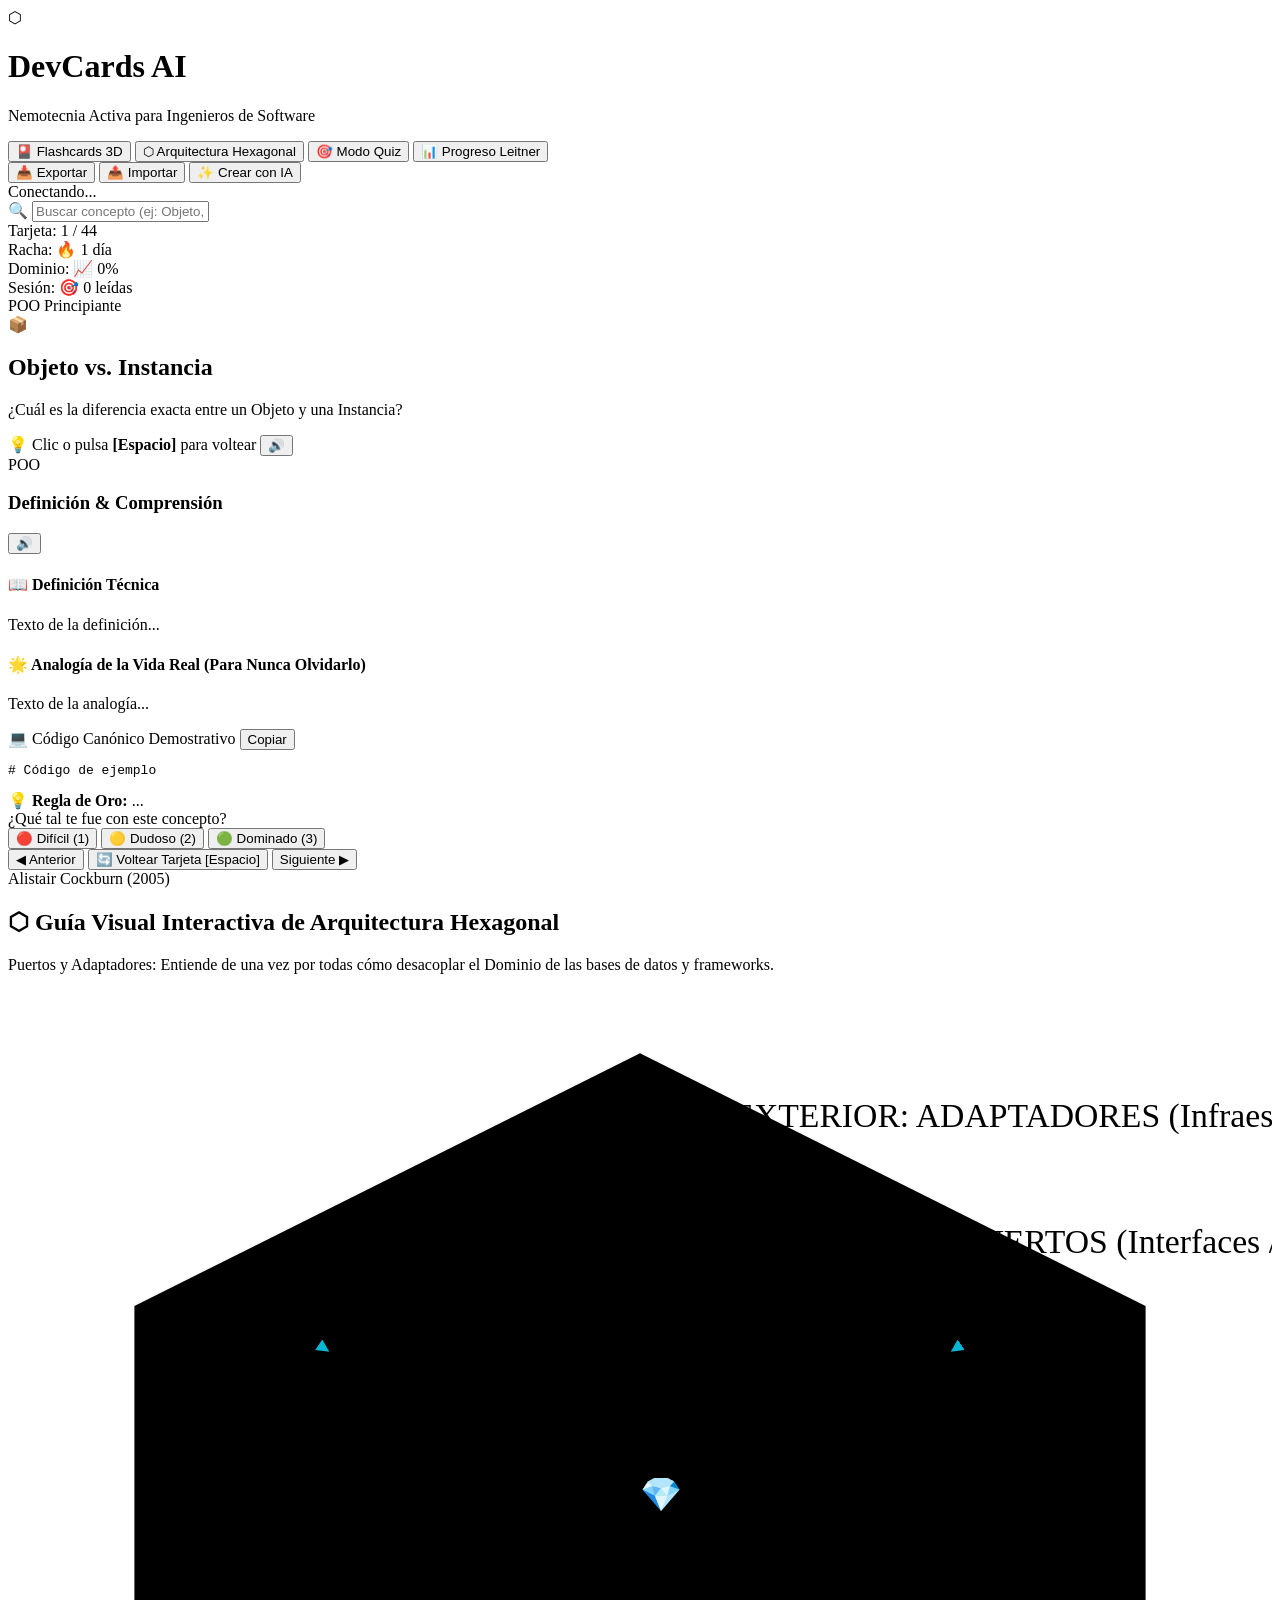
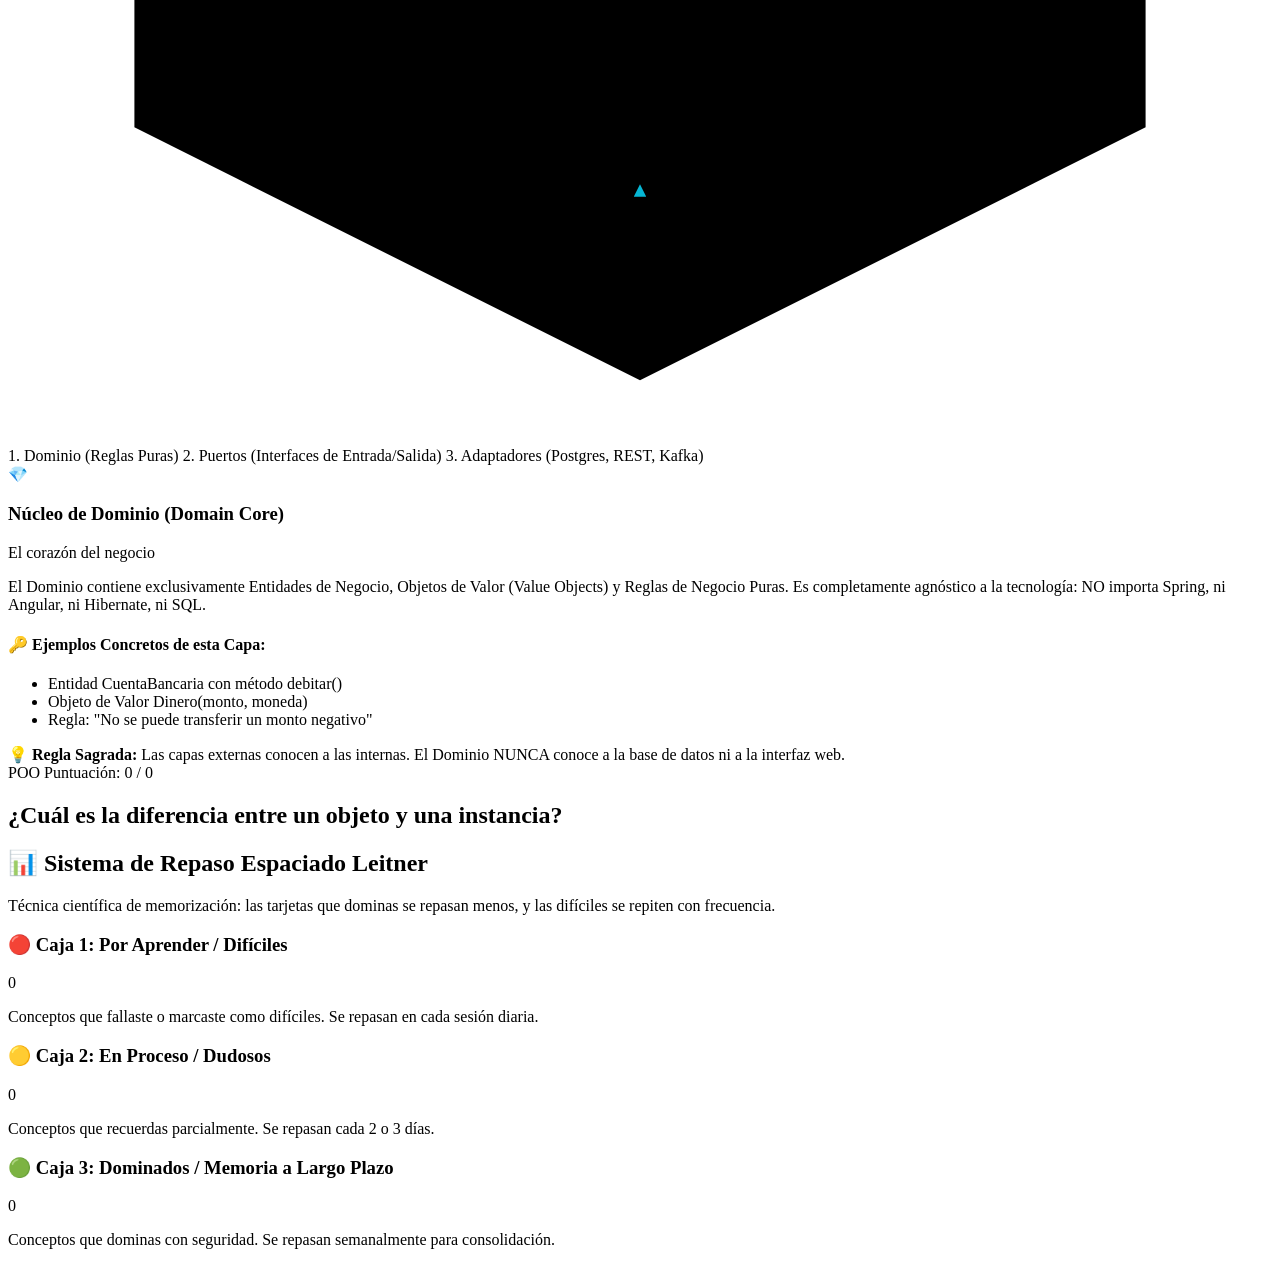
==== app/static/index.html @ 87227d95 "Ingesta de 66 flashcards tecnicas de Java a Fondo y soporte dinamico de categorias" ====
<!DOCTYPE html>
<html lang="es">
<head>
  <meta charset="UTF-8">
  <meta name="viewport" content="width=device-width, initial-scale=1.0">
  <title>DevCards AI &mdash; Nemotecnia y Aprendizaje para Programadores</title>
  <meta name="description" content="Plataforma de aprendizaje activo y tarjetas nemotécnicas (Flashcards) con IA para dominar POO, Estructuras de Datos, Nodos y Arquitectura Hexagonal.">
  <link rel="preconnect" href="https://fonts.googleapis.com">
  <link rel="preconnect" href="https://fonts.gstatic.com" crossorigin>
  <link href="https://fonts.googleapis.com/css2?family=Inter:wght@300;400;500;600;700;800&family=JetBrains+Mono:wght@400;500;700&display=swap" rel="stylesheet">
  <link rel="stylesheet" href="/static/css/style.css">
</head>
<body>

  <!-- Barra Superior -->
  <header class="app-header">
    <div class="logo-group">
      <div class="logo-icon">⬡</div>
      <div>
        <h1 class="logo-title">DevCards <span class="badge-ai">AI</span></h1>
        <p class="logo-sub">Nemotecnia Activa para Ingenieros de Software</p>
      </div>
    </div>

    <!-- Navegación de Modos -->
    <nav class="mode-nav">
      <button class="nav-btn active" id="btn-mode-cards" onclick="setAppMode('cards')">
        <span class="icon">🎴</span> Flashcards 3D
      </button>
      <button class="nav-btn" id="btn-mode-hex" onclick="setAppMode('hexagonal')">
        <span class="icon">⬡</span> Arquitectura Hexagonal
      </button>
      <button class="nav-btn" id="btn-mode-quiz" onclick="setAppMode('quiz')">
        <span class="icon">🎯</span> Modo Quiz
      </button>
      <button class="nav-btn" id="btn-mode-leitner" onclick="setAppMode('leitner')">
        <span class="icon">📊</span> Progreso Leitner
      </button>
    </nav>

    <div class="header-actions">
      <button class="btn-secondary" id="btn-export-deck" onclick="exportDeck()" title="Exportar mazo a archivo JSON (RF-11)">
        <span>📥</span> Exportar
      </button>
      <button class="btn-secondary" id="btn-import-deck" onclick="triggerImport()" title="Importar tarjetas desde JSON (RF-11)">
        <span>📤</span> Importar
      </button>
      <input type="file" id="file-import-input" accept=".json" style="display:none" onchange="handleImportFile(event)">
      <button class="btn-primary" onclick="openCreateModal()">
        <span>✨</span> Crear con IA
      </button>
      <div class="status-indicator" id="server-status" title="Estado de Ollama / Motor IA">
        <span class="status-dot"></span> <span id="status-label">Conectando...</span>
      </div>
    </div>
  </header>

  <main class="app-container">

    <!-- SECCIÓN FLASHCARDS -->
    <section id="section-cards" class="view-section active">
      
      <!-- Barra de Filtros y Búsqueda -->
      <div class="toolbar-panel">
        <div class="search-box">
          <span class="search-icon">🔍</span>
          <input type="text" id="search-input" placeholder="Buscar concepto (ej: Objeto, Nodo, Hexagonal, SOLID, Big O)..." oninput="onSearchInput()">
        </div>

        <div class="category-tabs" id="category-tabs-container">
          <!-- Renderizado dinámico de categorías -->
        </div>
      </div>

      <!-- Barra de Estado de Estudio -->
      <div class="study-stats-bar">
        <div class="stat-pill">
          <span class="stat-label">Tarjeta:</span>
          <span class="stat-value" id="current-card-idx">1 / 44</span>
        </div>
        <div class="progress-bar-container">
          <div class="progress-bar-fill" id="study-progress-fill" style="width: 5%;"></div>
        </div>
        <div class="stat-pill">
          <span class="stat-label">Racha:</span>
          <span class="stat-value text-accent" id="streak-counter">🔥 1 día</span>
        </div>
        <div class="stat-pill">
          <span class="stat-label">Dominio:</span>
          <span class="stat-value text-success" id="mastery-counter">📈 0%</span>
        </div>
        <div class="stat-pill">
          <span class="stat-label">Sesión:</span>
          <span class="stat-value" id="session-counter">🎯 0 leídas</span>
        </div>
      </div>

      <!-- ESCENARIO 3D DE LA TARJETA -->
      <div class="card-stage">
        <div class="flip-card" id="main-flip-card" onclick="toggleCardFlip()">
          <div class="flip-card-inner" id="card-inner">
            
            <!-- ANVERSO (Front) -->
            <div class="flip-card-face flip-card-front">
              <div class="card-header">
                <span class="card-category-badge" id="card-front-cat">POO</span>
                <span class="card-difficulty" id="card-front-diff">Principiante</span>
              </div>

              <div class="card-center">
                <div class="card-icon-hero" id="card-front-icon">📦</div>
                <h2 class="card-concept-title" id="card-front-title">Objeto vs. Instancia</h2>
                <p class="card-question-text" id="card-front-question">¿Cuál es la diferencia exacta entre un Objeto y una Instancia?</p>
              </div>

              <div class="card-footer">
                <span class="card-hint">💡 Clic o pulsa <b>[Espacio]</b> para voltear</span>
                <button class="btn-icon" onclick="event.stopPropagation(); speakCurrentCard();" title="Escuchar">🔊</button>
              </div>
            </div>

            <!-- REVERSO (Back) -->
            <div class="flip-card-face flip-card-back">
              <div class="card-header">
                <span class="card-category-badge" id="card-back-cat">POO</span>
                <h3 class="card-back-title" id="card-back-title">Definición & Comprensión</h3>
                <button class="btn-icon" onclick="event.stopPropagation(); speakCurrentCard();" title="Escuchar">🔊</button>
              </div>

              <div class="card-back-body">
                <!-- Definición Técnica -->
                <div class="definition-box">
                  <h4 class="box-title">📖 Definición Técnica</h4>
                  <p id="card-back-definition">Texto de la definición...</p>
                </div>

                <!-- Analogía de la Vida Real -->
                <div class="analogy-box">
                  <h4 class="box-title">🌟 Analogía de la Vida Real (Para Nunca Olvidarlo)</h4>
                  <p id="card-back-analogy">Texto de la analogía...</p>
                </div>

                <!-- Código Canónico -->
                <div class="code-box" id="code-box-container">
                  <div class="code-header">
                    <span>💻 Código Canónico Demostrativo</span>
                    <button class="btn-copy" onclick="event.stopPropagation(); copyCodeSnippet();">Copiar</button>
                  </div>
                  <pre><code id="card-back-code"># Código de ejemplo</code></pre>
                </div>

                <!-- Regla de Oro -->
                <div class="takeaway-banner" id="card-back-takeaway">
                  💡 <b>Regla de Oro:</b> <span id="takeaway-text">...</span>
                </div>
              </div>

              <!-- Calificación Leitner -->
              <div class="card-rating-footer" onclick="event.stopPropagation();">
                <span class="rating-prompt">¿Qué tal te fue con este concepto?</span>
                <div class="rating-buttons">
                  <button class="btn-rate btn-rate-hard" onclick="rateCard('dificil')">
                    🔴 Difícil (1)
                  </button>
                  <button class="btn-rate btn-rate-medium" onclick="rateCard('dudoso')">
                    🟡 Dudoso (2)
                  </button>
                  <button class="btn-rate btn-rate-easy" onclick="rateCard('facil')">
                    🟢 Dominado (3)
                  </button>
                </div>
              </div>

            </div>

          </div>
        </div>
      </div>

      <!-- Controles de Navegación -->
      <div class="deck-controls">
        <button class="btn-nav" onclick="prevCard()" title="Anterior (Flecha Izquierda)">
          <span>◀</span> Anterior
        </button>
        <button class="btn-flip-action" onclick="toggleCardFlip()">
          <span>🔄</span> Voltear Tarjeta [Espacio]
        </button>
        <button class="btn-nav" onclick="nextCard()" title="Siguiente (Flecha Derecha)">
          Siguiente <span>▶</span>
        </button>
      </div>

    </section>

    <!-- SECCIÓN VISUALIZADOR DE ARQUITECTURA HEXAGONAL -->
    <section id="section-hexagonal" class="view-section">
      <div class="section-hero">
        <span class="hero-badge">Alistair Cockburn (2005)</span>
        <h2 class="hero-title">⬡ Guía Visual Interactiva de Arquitectura Hexagonal</h2>
        <p class="hero-sub">Puertos y Adaptadores: Entiende de una vez por todas cómo desacoplar el Dominio de las bases de datos y frameworks.</p>
      </div>

      <div class="hex-explorer-layout">
        <!-- Diagrama SVG / Interactivo -->
        <div class="hex-diagram-card">
          <svg class="hex-svg" viewBox="0 0 600 500">
            <!-- Capa Externa: Adaptadores -->
            <polygon class="hex-layer hex-adapters" points="300,30 540,150 540,350 300,470 60,350 60,150" onclick="selectHexLayer('adapters')"></polygon>
            <text x="300" y="65" class="hex-label">CAPA EXTERIOR: ADAPTADORES (Infraestructura / Frameworks)</text>

            <!-- Capa Intermedia: Puertos -->
            <polygon class="hex-layer hex-ports" points="300,90 480,185 480,315 300,410 120,315 120,185" onclick="selectHexLayer('ports')"></polygon>
            <text x="300" y="125" class="hex-label hex-label-ports">CAPA INTERMEDIA: PUERTOS (Interfaces / Contratos)</text>

            <!-- Capa Interna: Núcleo Dominio -->
            <polygon class="hex-layer hex-domain" points="300,160 410,225 410,275 300,340 190,275 190,225" onclick="selectHexLayer('domain')"></polygon>
            <text x="300" y="245" class="hex-label hex-label-domain">💎 NÚCLEO</text>
            <text x="300" y="265" class="hex-label hex-label-sub">DOMINIO PURO</text>

            <!-- Flechas de Dependencia (Siempre hacia ADENTRO) -->
            <path d="M 90,130 L 150,170" class="hex-arrow" marker-end="url(#arrow)"></path>
            <path d="M 510,130 L 450,170" class="hex-arrow" marker-end="url(#arrow)"></path>
            <path d="M 300,450 L 300,380" class="hex-arrow" marker-end="url(#arrow)"></path>

            <defs>
              <marker id="arrow" viewBox="0 0 10 10" refX="5" refY="5" markerWidth="6" markerHeight="6" orient="auto-start-reverse">
                <path d="M 0 0 L 10 5 L 0 10 z" fill="#06b6d4"></path>
              </marker>
            </defs>
          </svg>

          <div class="hex-legend">
            <span class="legend-item" onclick="selectHexLayer('domain')"><span class="dot dot-domain"></span> 1. Dominio (Reglas Puras)</span>
            <span class="legend-item" onclick="selectHexLayer('ports')"><span class="dot dot-ports"></span> 2. Puertos (Interfaces de Entrada/Salida)</span>
            <span class="legend-item" onclick="selectHexLayer('adapters')"><span class="dot dot-adapters"></span> 3. Adaptadores (Postgres, REST, Kafka)</span>
          </div>
        </div>

        <!-- Panel de Detalle de la Capa Seleccionada -->
        <div class="hex-detail-panel" id="hex-detail-content">
          <div class="detail-header">
            <span class="detail-icon" id="hex-info-icon">💎</span>
            <div>
              <h3 class="detail-title" id="hex-info-title">Núcleo de Dominio (Domain Core)</h3>
              <p class="detail-tag" id="hex-info-tag">El corazón del negocio</p>
            </div>
          </div>
          <div class="detail-body">
            <p id="hex-info-desc" class="detail-desc">El Dominio contiene exclusivamente Entidades de Negocio, Objetos de Valor (Value Objects) y Reglas de Negocio Puras. Es completamente agnóstico a la tecnología: NO importa Spring, ni Angular, ni Hibernate, ni SQL.</p>
            
            <h4 class="box-title">🔑 Ejemplos Concretos de esta Capa:</h4>
            <ul class="detail-list" id="hex-info-list">
              <li>Entidad CuentaBancaria con método debitar()</li>
              <li>Objeto de Valor Dinero(monto, moneda)</li>
              <li>Regla: "No se puede transferir un monto negativo"</li>
            </ul>

            <div class="takeaway-banner mt-4">
              💡 <b>Regla Sagrada:</b> Las capas externas conocen a las internas. El Dominio NUNCA conoce a la base de datos ni a la interfaz web.
            </div>
          </div>
        </div>
      </div>
    </section>

    <!-- SECCIÓN MODO QUIZ -->
    <section id="section-quiz" class="view-section">
      <div class="quiz-container">
        <div class="quiz-card">
          <div class="quiz-header">
            <span class="quiz-badge" id="quiz-cat">POO</span>
            <span class="quiz-score-badge">Puntuación: <span id="quiz-score">0</span> / <span id="quiz-total">0</span></span>
          </div>
          <h2 class="quiz-question-title" id="quiz-question-text">¿Cuál es la diferencia entre un objeto y una instancia?</h2>

          <div class="quiz-options-grid" id="quiz-options-container">
            <!-- Opciones renderizadas dinámicamente -->
          </div>

          <div class="quiz-feedback" id="quiz-feedback" style="display: none;">
            <p id="quiz-feedback-text"></p>
            <button class="btn-primary" onclick="nextQuizQuestion()">Siguiente Pregunta ➔</button>
          </div>
        </div>
      </div>
    </section>

    <!-- SECCIÓN PROGRESO LEITNER -->
    <section id="section-leitner" class="view-section">
      <div class="section-hero">
        <h2 class="hero-title">📊 Sistema de Repaso Espaciado Leitner</h2>
        <p class="hero-sub">Técnica científica de memorización: las tarjetas que dominas se repasan menos, y las difíciles se repiten con frecuencia.</p>
      </div>

      <div class="leitner-boxes-grid">
        <div class="leitner-box box-1">
          <div class="box-header">
            <h3>🔴 Caja 1: Por Aprender / Difíciles</h3>
            <span class="box-count" id="count-box-1">0</span>
          </div>
          <p class="box-desc">Conceptos que fallaste o marcaste como difíciles. Se repasan en cada sesión diaria.</p>
          <div class="box-cards-list" id="list-box-1"></div>
        </div>

        <div class="leitner-box box-2">
          <div class="box-header">
            <h3>🟡 Caja 2: En Proceso / Dudosos</h3>
            <span class="box-count" id="count-box-2">0</span>
          </div>
          <p class="box-desc">Conceptos que recuerdas parcialmente. Se repasan cada 2 o 3 días.</p>
          <div class="box-cards-list" id="list-box-2"></div>
        </div>

        <div class="leitner-box box-3">
          <div class="box-header">
            <h3>🟢 Caja 3: Dominados / Memoria a Largo Plazo</h3>
            <span class="box-count" id="count-box-3">0</span>
          </div>
          <p class="box-desc">Conceptos que dominas con seguridad. Se repasan semanalmente para consolidación.</p>
          <div class="box-cards-list" id="list-box-3"></div>
        </div>
      </div>
    </section>

  </main>

  <!-- MODAL: CREAR TARJETA CON IA -->
  <div class="modal-backdrop" id="modal-create" style="display: none;">
    <div class="modal-window">
      <div class="modal-header">
        <h3 class="modal-title">✨ Generar Flashcard Inteligente con IA</h3>
        <button class="modal-close" onclick="closeCreateModal()">✕</button>
      </div>
      <div class="modal-body">
        <label class="form-label">¿Qué tema o concepto deseas aprender o recordar?</label>
        <input type="text" id="ai-topic-input" class="form-input" placeholder="Ej: Recursividad, Árboles AVL, Inyección de Dependencias, Algoritmo Dijkstra...">

        <div class="form-row">
          <div class="form-group">
            <label class="form-label">Categoría</label>
            <select id="ai-category-select" class="form-input">
              <option value="POO">POO</option>
              <option value="Java Core y JVM">Java Core y JVM</option>
              <option value="POO Avanzada en Java">POO Avanzada en Java</option>
              <option value="Colecciones y Generics">Colecciones y Generics</option>
              <option value="Hilos y Concurrencia">Hilos y Concurrencia</option>
              <option value="Networking y Sockets">Networking y Sockets</option>
              <option value="Java RMI">Java RMI</option>
              <option value="Acceso a Datos y JDBC">Acceso a Datos y JDBC</option>
              <option value="Entrada/Salida y Serialización">Entrada/Salida y Serialización</option>
              <option value="Reflexión e Introspección">Reflexión e Introspección</option>
              <option value="Persistencia y JPA">Persistencia y JPA</option>
              <option value="Inversión de Control y Spring">Inversión de Control y Spring</option>
              <option value="Java 8 Funcional">Java 8 Funcional</option>
              <option value="Estructuras de Datos">Estructuras de Datos</option>
              <option value="Arquitectura Hexagonal">Arquitectura Hexagonal</option>
              <option value="Principios SOLID">Principios SOLID</option>
              <option value="Patrones de Diseño">Patrones de Diseño</option>
              <option value="Algoritmos y Big O">Algoritmos y Big O</option>
            </select>
          </div>
          <div class="form-group">
            <label class="form-label">Nivel de Dificultad</label>
            <select id="ai-level-select" class="form-input">
              <option value="Principiante">Principiante</option>
              <option value="Intermedio" selected>Intermedio</option>
              <option value="Avanzado">Avanzado</option>
            </select>
          </div>
        </div>

        <div class="ai-status-note" id="ai-modal-note">
          🤖 Conectado al motor de Inteligencia Artificial (Ollama Local / Asistente Semántico).
        </div>
      </div>
      <div class="modal-footer">
        <button class="btn-nav" onclick="closeCreateModal()">Cancelar</button>
        <button class="btn-primary" id="btn-generate-ai" onclick="submitAIGeneration()">
          <span>⚡</span> Generar Tarjeta
        </button>
      </div>
    </div>
  </div>

  <script src="/static/js/app.js"></script>
</body>
</html>
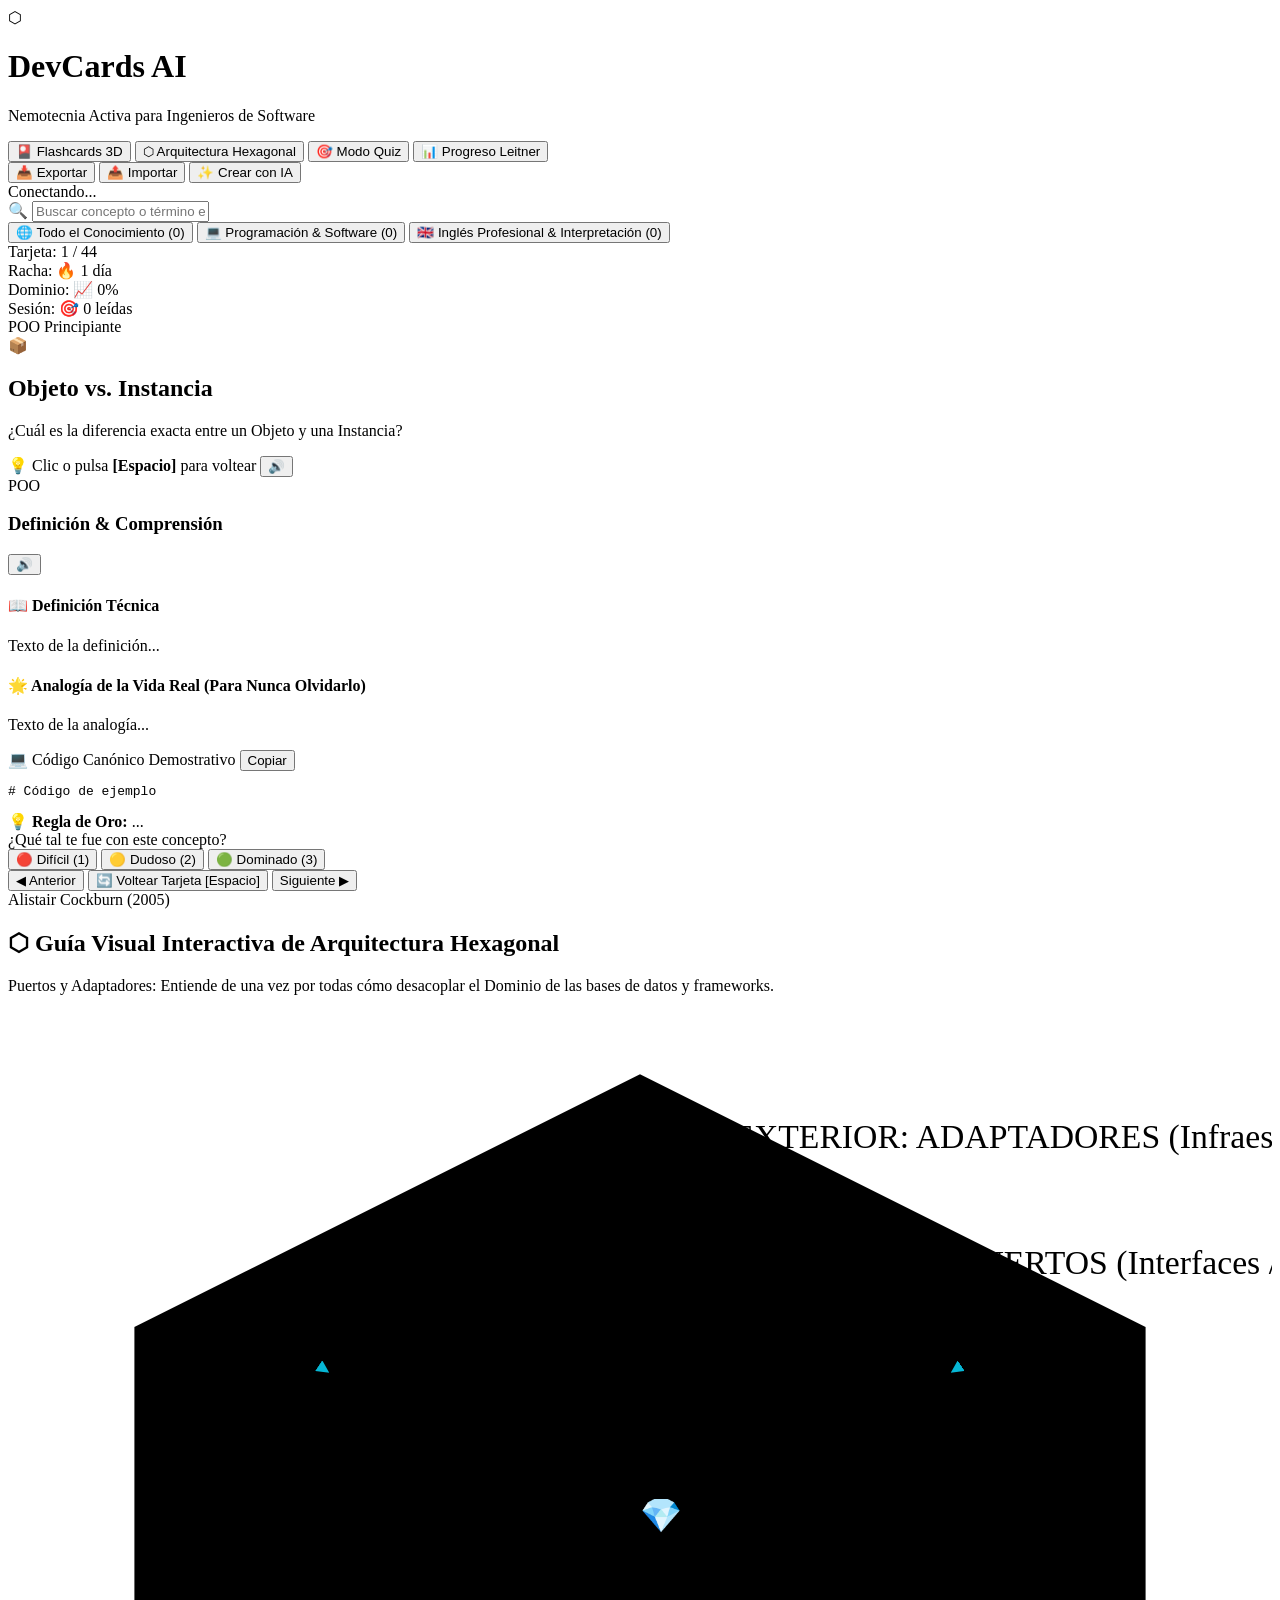
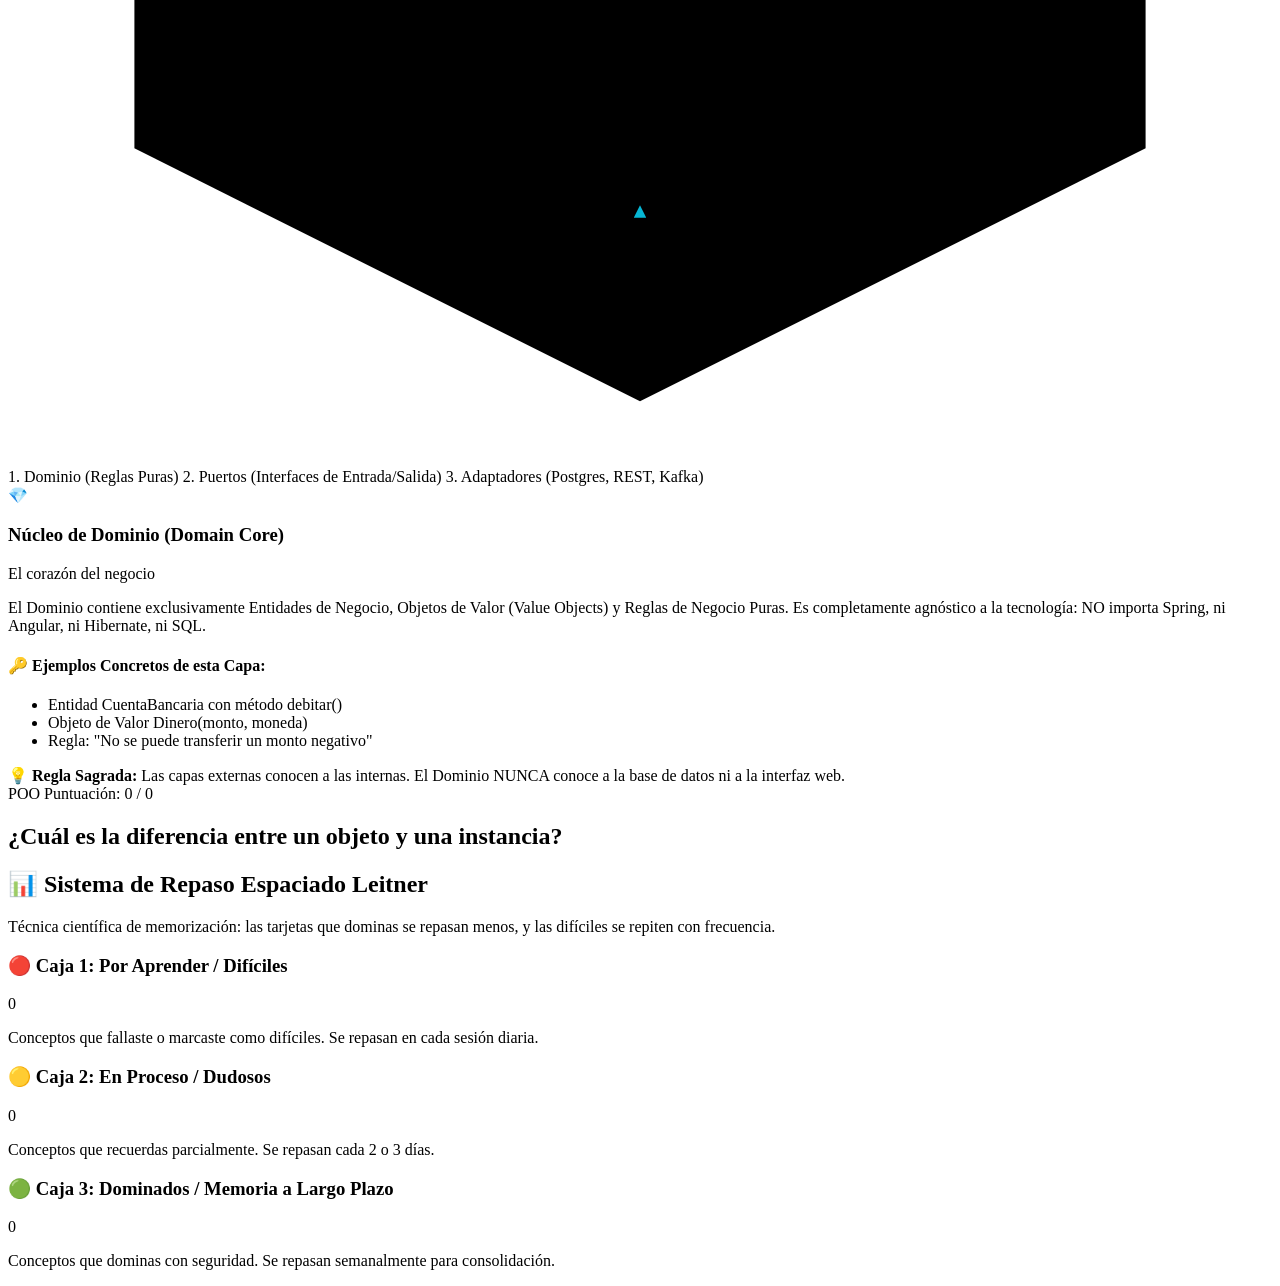
==== commit 3794c4d7: "feat(english): enrich DevCards with 1011 professional English cards, L2/L3 glossary, grammar refresh" ====
--- a/app/static/index.html
+++ b/app/static/index.html
@@ -64,7 +64,20 @@
       <div class="toolbar-panel">
         <div class="search-box">
           <span class="search-icon">🔍</span>
-          <input type="text" id="search-input" placeholder="Buscar concepto (ej: Objeto, Nodo, Hexagonal, SOLID, Big O)..." oninput="onSearchInput()">
+          <input type="text" id="search-input" placeholder="Buscar concepto o término en inglés o programación (ej: SNAP, Warranty, Objeto, Hexagonal)..." oninput="onSearchInput()">
+        </div>
+
+                <!-- Selector de Eje de Conocimiento -->
+        <div class="domain-selector-bar" id="domain-selector-bar">
+          <button class="domain-pill active" id="pill-domain-all" onclick="selectDomain('all')">
+            <span class="domain-icon">🌐</span> Todo el Conocimiento <span class="domain-count" id="count-domain-all">(0)</span>
+          </button>
+          <button class="domain-pill" id="pill-domain-dev" onclick="selectDomain('dev')">
+            <span class="domain-icon">💻</span> Programación & Software <span class="domain-count" id="count-domain-dev">(0)</span>
+          </button>
+          <button class="domain-pill domain-pill-english" id="pill-domain-eng" onclick="selectDomain('eng')">
+            <span class="domain-icon">🇬🇧</span> Inglés Profesional & Interpretación <span class="domain-count" id="count-domain-eng">(0)</span>
+          </button>
         </div>
 
         <div class="category-tabs" id="category-tabs-container">
@@ -130,20 +143,20 @@
               <div class="card-back-body">
                 <!-- Definición Técnica -->
                 <div class="definition-box">
-                  <h4 class="box-title">📖 Definición Técnica</h4>
+                  <h4 class="box-title" id="card-back-def-title">📖 Definición Técnica</h4>
                   <p id="card-back-definition">Texto de la definición...</p>
                 </div>
 
                 <!-- Analogía de la Vida Real -->
                 <div class="analogy-box">
-                  <h4 class="box-title">🌟 Analogía de la Vida Real (Para Nunca Olvidarlo)</h4>
+                  <h4 class="box-title" id="card-back-analogy-title">🌟 Analogía de la Vida Real (Para Nunca Olvidarlo)</h4>
                   <p id="card-back-analogy">Texto de la analogía...</p>
                 </div>
 
                 <!-- Código Canónico -->
                 <div class="code-box" id="code-box-container">
                   <div class="code-header">
-                    <span>💻 Código Canónico Demostrativo</span>
+                    <span id="code-box-header-title">💻 Código Canónico Demostrativo</span>
                     <button class="btn-copy" onclick="event.stopPropagation(); copyCodeSnippet();">Copiar</button>
                   </div>
                   <pre><code id="card-back-code"># Código de ejemplo</code></pre>
@@ -151,7 +164,7 @@
 
                 <!-- Regla de Oro -->
                 <div class="takeaway-banner" id="card-back-takeaway">
-                  💡 <b>Regla de Oro:</b> <span id="takeaway-text">...</span>
+                  <span id="takeaway-label">💡 <b>Regla de Oro:</b></span> <span id="takeaway-text">...</span>
                 </div>
               </div>
 
@@ -339,6 +352,25 @@
           <div class="form-group">
             <label class="form-label">Categoría</label>
             <select id="ai-category-select" class="form-input">
+                            <option value="Inteligencia Artificial">Inteligencia Artificial (IA)</option>
+              <option value="Inglés: Grammar Refresher">🇬🇧 Inglés: Grammar Refresher</option>
+              <option value="Inglés: Departamentos y Gobierno">🇬🇧 Inglés: Departamentos y Gobierno</option>
+              <option value="Inglés: Asistencia Social y Beneficios">🇬🇧 Inglés: Asistencia Social y Beneficios</option>
+              <option value="Inglés: Atención al Cliente y Facturación">🇬🇧 Inglés: Atención al Cliente y Facturación</option>
+              <option value="Inglés: Salud y Médico (L2/L3)">🇬🇧 Inglés: Salud y Médico (L2/L3)</option>
+              <option value="Inglés: Seguros y Finanzas (L2/L3)">🇬🇧 Inglés: Seguros y Finanzas (L2/L3)</option>
+              <option value="Inglés: Emergencias, 911 y Legal (L2/L3)">🇬🇧 Inglés: Emergencias, 911 y Legal</option>
+              <option value="Inglés: Educación y Academia">🇬🇧 Inglés: Educación y Academia</option>
+              <option value="Inglés: Falsos Amigos & Interpretación">🇬🇧 Inglés: Falsos Amigos & Interpretación</option>
+              <option value="Python y Backend">Python y Backend Moderno</option>
+              <option value="Bases de Datos y SQL">Bases de Datos y SQL (PostgreSQL/NoSQL)</option>
+              <option value="Angular">Angular (Framework Web)</option>
+              <option value="TypeScript">TypeScript (Tipado Estricto)</option>
+              <option value="HTML y Web">HTML y Plataforma Web</option>
+              <option value="DevOps y Cloud">DevOps, Docker y Cloud</option>
+              <option value="Seguridad y OWASP">Seguridad y OWASP Top 10</option>
+              <option value="Git y Control de Versiones">Git y Control de Versiones</option>
+              <option value="Java Core y JVM">Java Core y JVM</option>
               <option value="POO">POO</option>
               <option value="Java Core y JVM">Java Core y JVM</option>
               <option value="POO Avanzada en Java">POO Avanzada en Java</option>
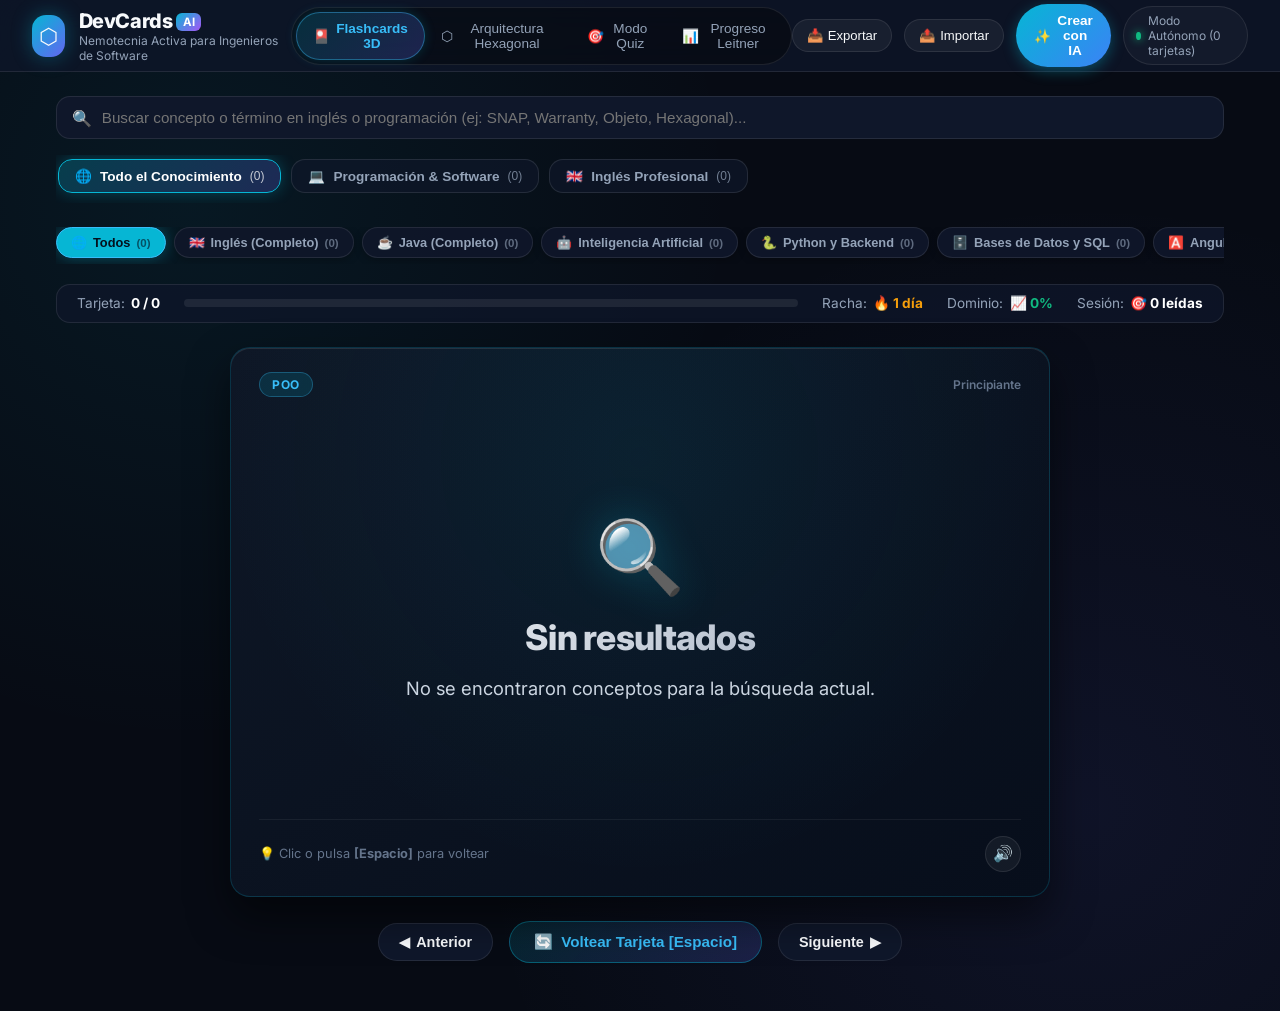
==== commit 359e847e: "fix(english-deck): clean interpreter/LLS terminology and implement smooth card back scrolling" ====
--- a/app/static/index.html
+++ b/app/static/index.html
@@ -8,7 +8,7 @@
   <link rel="preconnect" href="https://fonts.googleapis.com">
   <link rel="preconnect" href="https://fonts.gstatic.com" crossorigin>
   <link href="https://fonts.googleapis.com/css2?family=Inter:wght@300;400;500;600;700;800&family=JetBrains+Mono:wght@400;500;700&display=swap" rel="stylesheet">
-  <link rel="stylesheet" href="/static/css/style.css">
+  <link rel="stylesheet" href="css/style.css">
 </head>
 <body>
 
@@ -76,7 +76,7 @@
             <span class="domain-icon">💻</span> Programación & Software <span class="domain-count" id="count-domain-dev">(0)</span>
           </button>
           <button class="domain-pill domain-pill-english" id="pill-domain-eng" onclick="selectDomain('eng')">
-            <span class="domain-icon">🇬🇧</span> Inglés Profesional & Interpretación <span class="domain-count" id="count-domain-eng">(0)</span>
+            <span class="domain-icon">🇬🇧</span> Inglés Profesional <span class="domain-count" id="count-domain-eng">(0)</span>
           </button>
         </div>
 
@@ -133,14 +133,17 @@
             </div>
 
             <!-- REVERSO (Back) -->
-            <div class="flip-card-face flip-card-back">
+            <div class="flip-card-face flip-card-back" onclick="event.stopPropagation();">
               <div class="card-header">
                 <span class="card-category-badge" id="card-back-cat">POO</span>
                 <h3 class="card-back-title" id="card-back-title">Definición & Comprensión</h3>
-                <button class="btn-icon" onclick="event.stopPropagation(); speakCurrentCard();" title="Escuchar">🔊</button>
-              </div>
-
-              <div class="card-back-body">
+                <div class="card-header-actions" style="display: flex; gap: 8px; align-items: center;">
+                  <button class="btn-icon" onclick="event.stopPropagation(); speakCurrentCard();" title="Escuchar pronunciación">🔊</button>
+                  <button class="btn-flip-back" onclick="event.stopPropagation(); toggleCardFlip();" title="Volver al anverso">↩️ Voltear</button>
+                </div>
+              </div>
+
+              <div class="card-back-body" onclick="event.stopPropagation();">
                 <!-- Definición Técnica -->
                 <div class="definition-box">
                   <h4 class="box-title" id="card-back-def-title">📖 Definición Técnica</h4>
@@ -165,6 +168,11 @@
                 <!-- Regla de Oro -->
                 <div class="takeaway-banner" id="card-back-takeaway">
                   <span id="takeaway-label">💡 <b>Regla de Oro:</b></span> <span id="takeaway-text">...</span>
+                </div>
+
+                <!-- Deslizado / Scroll Hint -->
+                <div class="scroll-hint-bar" id="scroll-hint-bar" onclick="event.stopPropagation(); scrollCardBackDown();" title="Haz clic o desliza para ver todo">
+                  <span>📜 Desliza hacia abajo para leer la tarjeta completa ⬇️</span>
                 </div>
               </div>
 
@@ -357,11 +365,11 @@
               <option value="Inglés: Departamentos y Gobierno">🇬🇧 Inglés: Departamentos y Gobierno</option>
               <option value="Inglés: Asistencia Social y Beneficios">🇬🇧 Inglés: Asistencia Social y Beneficios</option>
               <option value="Inglés: Atención al Cliente y Facturación">🇬🇧 Inglés: Atención al Cliente y Facturación</option>
-              <option value="Inglés: Salud y Médico (L2/L3)">🇬🇧 Inglés: Salud y Médico (L2/L3)</option>
-              <option value="Inglés: Seguros y Finanzas (L2/L3)">🇬🇧 Inglés: Seguros y Finanzas (L2/L3)</option>
-              <option value="Inglés: Emergencias, 911 y Legal (L2/L3)">🇬🇧 Inglés: Emergencias, 911 y Legal</option>
+              <option value="Inglés: Salud y Medicina">🇬🇧 Inglés: Salud y Medicina</option>
+              <option value="Inglés: Seguros y Finanzas">🇬🇧 Inglés: Seguros y Finanzas</option>
+              <option value="Inglés: Emergencias y Legal">🇬🇧 Inglés: Emergencias y Legal</option>
               <option value="Inglés: Educación y Academia">🇬🇧 Inglés: Educación y Academia</option>
-              <option value="Inglés: Falsos Amigos & Interpretación">🇬🇧 Inglés: Falsos Amigos & Interpretación</option>
+              <option value="Inglés: Falsos Amigos (False Friends)">🇬🇧 Inglés: Falsos Amigos (False Friends)</option>
               <option value="Python y Backend">Python y Backend Moderno</option>
               <option value="Bases de Datos y SQL">Bases de Datos y SQL (PostgreSQL/NoSQL)</option>
               <option value="Angular">Angular (Framework Web)</option>
@@ -414,6 +422,7 @@
     </div>
   </div>
 
-  <script src="/static/js/app.js"></script>
+  <script src="js/cards_data.js"></script>
+  <script src="js/app.js"></script>
 </body>
 </html>
--- a/app/static/css/style.css
+++ b/app/static/css/style.css
@@ -0,0 +1,1279 @@
+:root {
+  --bg-base: #070b14;
+  --bg-surface: #0f172a;
+  --bg-surface-elevated: #172554;
+  --bg-glass: rgba(15, 23, 42, 0.78);
+  --border-glass: rgba(255, 255, 255, 0.09);
+  
+  --primary: #06b6d4;
+  --primary-glow: rgba(6, 182, 212, 0.35);
+  --secondary: #6366f1;
+  --secondary-glow: rgba(99, 102, 241, 0.3);
+  --success: #10b981;
+  --warning: #f59e0b;
+  --danger: #ef4444;
+
+  --text-main: #f8fafc;
+  --text-muted: #94a3b8;
+  --text-dim: #64748b;
+
+  --radius-sm: 8px;
+  --radius-md: 14px;
+  --radius-lg: 20px;
+  --radius-full: 9999px;
+
+  --font-sans: 'Inter', -apple-system, BlinkMacSystemFont, sans-serif;
+  --font-mono: 'JetBrains Mono', monospace;
+}
+
+* {
+  margin: 0;
+  padding: 0;
+  box-sizing: border-box;
+}
+
+body {
+  background-color: var(--bg-base);
+  background-image: 
+    radial-gradient(circle at 15% 20%, rgba(6, 182, 212, 0.08) 0%, transparent 40%),
+    radial-gradient(circle at 85% 80%, rgba(99, 102, 241, 0.09) 0%, transparent 45%);
+  color: var(--text-main);
+  font-family: var(--font-sans);
+  min-height: 100vh;
+  display: flex;
+  flex-direction: column;
+  overflow-x: hidden;
+}
+
+/* ==============================================================================
+   HEADER & NAVEGACIÓN
+   ============================================================================== */
+.app-header {
+  height: 72px;
+  background: var(--bg-glass);
+  backdrop-filter: blur(16px);
+  -webkit-backdrop-filter: blur(16px);
+  border-bottom: 1px solid var(--border-glass);
+  display: flex;
+  align-items: center;
+  justify-content: space-between;
+  padding: 0 2rem;
+  position: sticky;
+  top: 0;
+  z-index: 50;
+}
+
+.logo-group {
+  display: flex;
+  align-items: center;
+  gap: 0.85rem;
+}
+
+.logo-icon {
+  width: 42px;
+  height: 42px;
+  background: linear-gradient(135deg, var(--primary), var(--secondary));
+  border-radius: var(--radius-md);
+  display: flex;
+  align-items: center;
+  justify-content: center;
+  font-size: 1.4rem;
+  box-shadow: 0 0 20px var(--primary-glow);
+}
+
+.logo-title {
+  font-size: 1.25rem;
+  font-weight: 800;
+  letter-spacing: -0.02em;
+}
+
+.badge-ai {
+  background: linear-gradient(135deg, #06b6d4, #a855f7);
+  padding: 2px 7px;
+  border-radius: 6px;
+  font-size: 0.72rem;
+  font-weight: 700;
+  color: #fff;
+  vertical-align: middle;
+}
+
+.logo-sub {
+  font-size: 0.75rem;
+  color: var(--text-muted);
+}
+
+.mode-nav {
+  display: flex;
+  background: rgba(0, 0, 0, 0.35);
+  padding: 4px;
+  border-radius: var(--radius-full);
+  border: 1px solid var(--border-glass);
+}
+
+.nav-btn {
+  background: transparent;
+  border: none;
+  color: var(--text-muted);
+  padding: 8px 16px;
+  border-radius: var(--radius-full);
+  font-size: 0.85rem;
+  font-weight: 500;
+  cursor: pointer;
+  display: flex;
+  align-items: center;
+  gap: 6px;
+  transition: all 0.2s ease;
+}
+
+.nav-btn:hover {
+  color: var(--text-main);
+  background: rgba(255, 255, 255, 0.05);
+}
+
+.nav-btn.active {
+  background: linear-gradient(135deg, rgba(6, 182, 212, 0.2), rgba(99, 102, 241, 0.25));
+  color: #38bdf8;
+  border: 1px solid rgba(56, 189, 248, 0.4);
+  font-weight: 600;
+  box-shadow: 0 0 12px rgba(6, 182, 212, 0.2);
+}
+
+.header-actions {
+  display: flex;
+  align-items: center;
+  gap: 0.75rem;
+}
+
+.btn-secondary {
+  background: rgba(255, 255, 255, 0.05);
+  color: var(--text-main);
+  border: 1px solid var(--border-glass);
+  padding: 8px 14px;
+  border-radius: var(--radius-full);
+  font-size: 0.82rem;
+  font-weight: 500;
+  cursor: pointer;
+  display: inline-flex;
+  align-items: center;
+  gap: 5px;
+  transition: all 0.2s ease;
+}
+
+.btn-secondary:hover {
+  background: rgba(255, 255, 255, 0.12);
+  border-color: rgba(255, 255, 255, 0.25);
+  transform: translateY(-1px);
+}
+
+.text-accent {
+  color: #f59e0b !important;
+  font-weight: 700;
+}
+
+.text-success {
+  color: #10b981 !important;
+  font-weight: 700;
+}
+
+.btn-primary {
+  background: linear-gradient(135deg, #06b6d4, #3b82f6);
+  color: #fff;
+  border: none;
+  padding: 9px 18px;
+  border-radius: var(--radius-full);
+  font-size: 0.85rem;
+  font-weight: 600;
+  cursor: pointer;
+  display: inline-flex;
+  align-items: center;
+  gap: 6px;
+  box-shadow: 0 4px 14px var(--primary-glow);
+  transition: all 0.25s ease;
+}
+
+.btn-primary:hover {
+  transform: translateY(-2px);
+  box-shadow: 0 6px 20px rgba(6, 182, 212, 0.5);
+}
+
+.status-indicator {
+  display: flex;
+  align-items: center;
+  gap: 7px;
+  font-size: 0.75rem;
+  color: var(--text-muted);
+  background: rgba(255, 255, 255, 0.03);
+  padding: 6px 12px;
+  border-radius: var(--radius-full);
+  border: 1px solid var(--border-glass);
+}
+
+.status-dot {
+  width: 8px;
+  height: 8px;
+  background: var(--success);
+  border-radius: 50%;
+  box-shadow: 0 0 8px var(--success);
+}
+
+/* ==============================================================================
+   CONTENEDOR PRINCIPAL Y VISTAS
+   ============================================================================== */
+.app-container {
+  flex: 1;
+  max-width: 1200px;
+  width: 100%;
+  margin: 0 auto;
+  padding: 1.5rem 1rem 3rem;
+}
+
+.view-section {
+  display: none;
+}
+
+.view-section.active {
+  display: block;
+  animation: fadeIn 0.3s ease;
+}
+
+@keyframes fadeIn {
+  from { opacity: 0; transform: translateY(6px); }
+  to { opacity: 1; transform: translateY(0); }
+}
+
+/* ==============================================================================
+   TOOLBAR: BUSCADOR Y CATEGORÍAS
+   ============================================================================== */
+.toolbar-panel {
+  display: flex;
+  flex-direction: column;
+  gap: 1rem;
+  margin-bottom: 1.25rem;
+}
+
+.search-box {
+  position: relative;
+  width: 100%;
+}
+
+.search-icon {
+  position: absolute;
+  left: 1rem;
+  top: 50%;
+  transform: translateY(-50%);
+  font-size: 1rem;
+  color: var(--text-dim);
+}
+
+.search-box input {
+  width: 100%;
+  background: var(--bg-surface);
+  border: 1px solid var(--border-glass);
+  padding: 12px 1rem 12px 2.8rem;
+  border-radius: var(--radius-md);
+  color: var(--text-main);
+  font-size: 0.95rem;
+  outline: none;
+  transition: all 0.2s ease;
+}
+
+.search-box input:focus {
+  border-color: var(--primary);
+  box-shadow: 0 0 16px var(--primary-glow);
+}
+
+.category-tabs {
+  display: flex;
+  gap: 0.5rem;
+  overflow-x: auto;
+  padding-bottom: 6px;
+}
+
+.category-tabs::-webkit-scrollbar {
+  height: 4px;
+}
+.category-tabs::-webkit-scrollbar-thumb {
+  background: var(--border-glass);
+  border-radius: 4px;
+}
+
+.cat-tab {
+  background: var(--bg-surface);
+  border: 1px solid var(--border-glass);
+  color: var(--text-muted);
+  padding: 7px 14px;
+  border-radius: var(--radius-full);
+  font-size: 0.8rem;
+  font-weight: 500;
+  cursor: pointer;
+  white-space: nowrap;
+  display: flex;
+  align-items: center;
+  gap: 6px;
+  transition: all 0.2s;
+}
+
+.cat-tab:hover {
+  background: rgba(255, 255, 255, 0.06);
+  color: var(--text-main);
+}
+
+.cat-tab.active {
+  background: var(--primary);
+  color: #04101d;
+  font-weight: 700;
+  border-color: var(--primary);
+  box-shadow: 0 0 12px var(--primary-glow);
+}
+
+/* ==============================================================================
+   BARRA DE PROGRESO DE ESTUDIO
+   ============================================================================== */
+.study-stats-bar {
+  display: flex;
+  align-items: center;
+  justify-content: space-between;
+  gap: 1.5rem;
+  background: var(--bg-glass);
+  border: 1px solid var(--border-glass);
+  padding: 0.65rem 1.25rem;
+  border-radius: var(--radius-md);
+  margin-bottom: 1.5rem;
+}
+
+.stat-pill {
+  display: flex;
+  align-items: center;
+  gap: 0.4rem;
+  font-size: 0.85rem;
+}
+
+.stat-label { color: var(--text-muted); }
+.stat-value { font-weight: 700; color: #fff; }
+.text-accent { color: #f59e0b; }
+
+.progress-bar-container {
+  flex: 1;
+  height: 8px;
+  background: rgba(255, 255, 255, 0.08);
+  border-radius: var(--radius-full);
+  overflow: hidden;
+}
+
+.progress-bar-fill {
+  height: 100%;
+  background: linear-gradient(90deg, var(--primary), var(--secondary));
+  transition: width 0.3s ease;
+}
+
+/* ==============================================================================
+   ESCENARIO Y VOLTEO 3D DE LA FLASHCARD
+   ============================================================================== */
+.card-stage {
+  perspective: 1400px;
+  width: 100%;
+  max-width: 820px;
+  height: 550px;
+  margin: 0 auto 1.5rem;
+}
+
+.flip-card {
+  width: 100%;
+  height: 100%;
+  cursor: pointer;
+  user-select: none;
+}
+
+.flip-card-inner {
+  position: relative;
+  width: 100%;
+  height: 100%;
+  text-align: left;
+  transition: transform 0.6s cubic-bezier(0.4, 0, 0.2, 1);
+  transform-style: preserve-3d;
+}
+
+.flip-card.flipped .flip-card-inner {
+  transform: rotateY(180deg);
+}
+
+.flip-card-face {
+  position: absolute;
+  width: 100%;
+  height: 100%;
+  backface-visibility: hidden;
+  -webkit-backface-visibility: hidden;
+  border-radius: var(--radius-lg);
+  border: 1px solid var(--border-glass);
+  background: linear-gradient(145deg, #0e1726, #070e1b);
+  box-shadow: 0 20px 40px rgba(0, 0, 0, 0.5), inset 0 1px 0 rgba(255, 255, 255, 0.1);
+  padding: 1.5rem 1.75rem;
+  display: flex;
+  flex-direction: column;
+  justify-content: space-between;
+}
+
+/* ANVERSO */
+.flip-card-front {
+  background: radial-gradient(circle at 50% 20%, rgba(6, 182, 212, 0.08), transparent 70%),
+              linear-gradient(145deg, #0e1726, #070e1b);
+  border-color: rgba(6, 182, 212, 0.2);
+}
+
+.card-header {
+  display: flex;
+  align-items: center;
+  justify-content: space-between;
+}
+
+.card-category-badge {
+  background: rgba(6, 182, 212, 0.15);
+  color: #38bdf8;
+  border: 1px solid rgba(56, 189, 248, 0.3);
+  padding: 4px 12px;
+  border-radius: var(--radius-full);
+  font-size: 0.75rem;
+  font-weight: 700;
+  text-transform: uppercase;
+  letter-spacing: 0.05em;
+}
+
+.card-difficulty {
+  font-size: 0.75rem;
+  color: var(--text-dim);
+  font-weight: 600;
+}
+
+.card-center {
+  text-align: center;
+  padding: 1.5rem 0;
+}
+
+.card-icon-hero {
+  font-size: 4.5rem;
+  margin-bottom: 1rem;
+  filter: drop-shadow(0 0 20px var(--primary-glow));
+}
+
+.card-concept-title {
+  font-size: 2.2rem;
+  font-weight: 800;
+  letter-spacing: -0.02em;
+  margin-bottom: 1rem;
+  background: linear-gradient(135deg, #ffffff, #94a3b8);
+  -webkit-background-clip: text;
+  -webkit-text-fill-color: transparent;
+}
+
+.card-question-text {
+  font-size: 1.15rem;
+  color: #cbd5e1;
+  max-width: 600px;
+  margin: 0 auto;
+  line-height: 1.6;
+}
+
+.card-footer {
+  display: flex;
+  align-items: center;
+  justify-content: space-between;
+  border-top: 1px solid rgba(255, 255, 255, 0.06);
+  padding-top: 1rem;
+}
+
+.card-hint {
+  font-size: 0.8rem;
+  color: var(--text-dim);
+}
+
+.btn-icon {
+  background: rgba(255, 255, 255, 0.05);
+  border: 1px solid var(--border-glass);
+  color: var(--text-muted);
+  width: 36px;
+  height: 36px;
+  border-radius: 50%;
+  cursor: pointer;
+  font-size: 1rem;
+  display: flex;
+  align-items: center;
+  justify-content: center;
+  transition: all 0.2s;
+}
+
+.btn-icon:hover {
+  background: var(--primary);
+  color: #000;
+}
+
+/* REVERSO */
+.flip-card-back {
+  transform: rotateY(180deg);
+  background: linear-gradient(145deg, #09121f, #050b14);
+  border-color: rgba(99, 102, 241, 0.3);
+  overflow: hidden !important;
+  display: flex;
+  flex-direction: column;
+}
+
+.card-back-title {
+  font-size: 1.1rem;
+  font-weight: 700;
+  color: #fff;
+}
+
+.card-back-body {
+  flex: 1 1 auto;
+  min-height: 0;
+  overflow-y: auto !important;
+  overscroll-behavior: contain;
+  -webkit-overflow-scrolling: touch;
+  padding: 0.5rem 0.6rem 2.8rem 0;
+  display: flex;
+  flex-direction: column;
+  gap: 0.85rem;
+  scrollbar-width: thin;
+  scrollbar-color: #38bdf8 rgba(15, 23, 42, 0.7);
+}
+
+.card-back-body::-webkit-scrollbar {
+  width: 8px;
+}
+.card-back-body::-webkit-scrollbar-track {
+  background: rgba(15, 23, 42, 0.7);
+  border-radius: 8px;
+  margin: 6px 0;
+}
+.card-back-body::-webkit-scrollbar-thumb {
+  background: linear-gradient(180deg, #38bdf8, #818cf8);
+  border-radius: 8px;
+  border: 2px solid #0f172a;
+}
+.card-back-body::-webkit-scrollbar-thumb:hover {
+  background: #38bdf8;
+  box-shadow: 0 0 12px rgba(56, 189, 248, 0.6);
+}
+
+.box-title {
+  font-size: 0.78rem;
+  font-weight: 700;
+  text-transform: uppercase;
+  letter-spacing: 0.04em;
+  color: var(--text-muted);
+  margin-bottom: 0.35rem;
+}
+
+.definition-box p {
+  font-size: 0.95rem;
+  line-height: 1.55;
+  color: #e2e8f0;
+}
+
+.analogy-box {
+  background: rgba(99, 102, 241, 0.08);
+  border-left: 3px solid var(--secondary);
+  padding: 0.65rem 0.9rem;
+  border-radius: 0 var(--radius-sm) var(--radius-sm) 0;
+}
+
+.analogy-box p {
+  font-size: 0.9rem;
+  line-height: 1.5;
+  color: #c7d2fe;
+}
+
+.code-box {
+  background: #030712;
+  border: 1px solid var(--border-glass);
+  border-radius: var(--radius-sm);
+  overflow: hidden;
+}
+
+.code-header {
+  display: flex;
+  align-items: center;
+  justify-content: space-between;
+  padding: 5px 10px;
+  background: rgba(255, 255, 255, 0.04);
+  font-size: 0.72rem;
+  color: var(--text-dim);
+}
+
+.btn-copy {
+  background: transparent;
+  border: none;
+  color: var(--text-muted);
+  font-size: 0.7rem;
+  cursor: pointer;
+}
+.btn-copy:hover { color: #fff; }
+
+.code-box pre {
+  padding: 0.75rem 1rem;
+  overflow-x: auto;
+  white-space: pre-wrap;
+  word-break: break-word;
+  max-height: 220px;
+  overflow-y: auto;
+  font-family: var(--font-mono);
+  font-size: 0.82rem;
+  color: #38bdf8;
+  line-height: 1.45;
+}
+
+.takeaway-banner {
+  background: rgba(16, 185, 129, 0.1);
+  border: 1px solid rgba(16, 185, 129, 0.25);
+  color: #6ee7b7;
+  padding: 0.5rem 0.85rem;
+  border-radius: var(--radius-sm);
+  font-size: 0.85rem;
+}
+
+.card-rating-footer {
+  border-top: 1px solid rgba(255, 255, 255, 0.06);
+  padding-top: 0.75rem;
+  display: flex;
+  align-items: center;
+  justify-content: space-between;
+}
+
+.rating-prompt {
+  font-size: 0.8rem;
+  color: var(--text-muted);
+}
+
+.rating-buttons {
+  display: flex;
+  gap: 0.5rem;
+}
+
+.btn-rate {
+  border: none;
+  padding: 6px 12px;
+  border-radius: var(--radius-full);
+  font-size: 0.75rem;
+  font-weight: 600;
+  cursor: pointer;
+  transition: all 0.2s;
+}
+
+.btn-rate-hard { background: rgba(239, 68, 68, 0.15); color: #fca5a5; }
+.btn-rate-hard:hover { background: #ef4444; color: #fff; }
+
+.btn-rate-medium { background: rgba(245, 158, 11, 0.15); color: #fcd34d; }
+.btn-rate-medium:hover { background: #f59e0b; color: #000; }
+
+.btn-rate-easy { background: rgba(16, 185, 129, 0.15); color: #6ee7b7; }
+.btn-rate-easy:hover { background: #10b981; color: #000; }
+
+/* CONTROLES DE LA BARAJA */
+.deck-controls {
+  display: flex;
+  align-items: center;
+  justify-content: center;
+  gap: 1rem;
+}
+
+.btn-nav {
+  background: var(--bg-surface);
+  border: 1px solid var(--border-glass);
+  color: var(--text-main);
+  padding: 10px 20px;
+  border-radius: var(--radius-full);
+  font-size: 0.9rem;
+  font-weight: 600;
+  cursor: pointer;
+  display: inline-flex;
+  align-items: center;
+  gap: 6px;
+  transition: all 0.2s;
+}
+
+.btn-nav:hover {
+  background: rgba(255, 255, 255, 0.08);
+  border-color: var(--primary);
+}
+
+.btn-flip-action {
+  background: linear-gradient(135deg, rgba(6, 182, 212, 0.15), rgba(99, 102, 241, 0.2));
+  border: 1px solid rgba(6, 182, 212, 0.4);
+  color: #38bdf8;
+  padding: 11px 24px;
+  border-radius: var(--radius-full);
+  font-size: 0.95rem;
+  font-weight: 700;
+  cursor: pointer;
+  display: inline-flex;
+  align-items: center;
+  gap: 8px;
+  transition: all 0.25s;
+}
+
+.btn-flip-action:hover {
+  background: var(--primary);
+  color: #04101d;
+  box-shadow: 0 0 20px var(--primary-glow);
+}
+
+/* ==============================================================================
+   SECCIÓN ARQUITECTURA HEXAGONAL INTERACTIVA
+   ============================================================================== */
+.section-hero {
+  text-align: center;
+  margin-bottom: 2rem;
+}
+.hero-badge {
+  background: rgba(99, 102, 241, 0.2);
+  color: #a5b4fc;
+  border: 1px solid rgba(99, 102, 241, 0.4);
+  padding: 3px 12px;
+  border-radius: var(--radius-full);
+  font-size: 0.75rem;
+  font-weight: 700;
+  text-transform: uppercase;
+}
+.hero-title {
+  font-size: 1.85rem;
+  font-weight: 800;
+  margin-top: 0.5rem;
+  letter-spacing: -0.02em;
+}
+.hero-sub {
+  color: var(--text-muted);
+  font-size: 0.95rem;
+  max-width: 650px;
+  margin: 0.4rem auto 0;
+}
+
+.hex-explorer-layout {
+  display: grid;
+  grid-template-columns: 1fr 1fr;
+  gap: 2rem;
+  align-items: start;
+}
+
+.hex-diagram-card {
+  background: var(--bg-surface);
+  border: 1px solid var(--border-glass);
+  border-radius: var(--radius-lg);
+  padding: 1.5rem;
+  text-align: center;
+}
+
+.hex-svg {
+  width: 100%;
+  max-width: 480px;
+  height: auto;
+  cursor: pointer;
+}
+
+.hex-layer {
+  transition: all 0.3s ease;
+  stroke-width: 2;
+}
+
+.hex-adapters {
+  fill: rgba(16, 185, 129, 0.12);
+  stroke: #10b981;
+}
+.hex-adapters:hover { fill: rgba(16, 185, 129, 0.25); filter: drop-shadow(0 0 12px rgba(16, 185, 129, 0.4)); }
+
+.hex-ports {
+  fill: rgba(6, 182, 212, 0.15);
+  stroke: #06b6d4;
+}
+.hex-ports:hover { fill: rgba(6, 182, 212, 0.3); filter: drop-shadow(0 0 12px rgba(6, 182, 212, 0.4)); }
+
+.hex-domain {
+  fill: rgba(99, 102, 241, 0.35);
+  stroke: #818cf8;
+}
+.hex-domain:hover { fill: rgba(99, 102, 241, 0.55); filter: drop-shadow(0 0 15px rgba(99, 102, 241, 0.6)); }
+
+.hex-label {
+  fill: #94a3b8;
+  font-size: 10px;
+  font-weight: 700;
+  text-anchor: middle;
+  pointer-events: none;
+}
+.hex-label-ports { fill: #38bdf8; font-size: 11px; }
+.hex-label-domain { fill: #ffffff; font-size: 16px; font-weight: 800; }
+.hex-label-sub { fill: #c7d2fe; font-size: 11px; }
+
+.hex-arrow {
+  stroke: #06b6d4;
+  stroke-width: 2.5;
+  stroke-dasharray: 4;
+  animation: flow 1.5s linear infinite;
+}
+
+@keyframes flow {
+  from { stroke-dashoffset: 12; }
+  to { stroke-dashoffset: 0; }
+}
+
+.hex-legend {
+  display: flex;
+  justify-content: center;
+  gap: 1rem;
+  margin-top: 1rem;
+  font-size: 0.75rem;
+  color: var(--text-muted);
+}
+.legend-item { display: flex; align-items: center; gap: 5px; cursor: pointer; }
+.dot { width: 10px; height: 10px; border-radius: 50%; }
+.dot-domain { background: #818cf8; }
+.dot-ports { background: #06b6d4; }
+.dot-adapters { background: #10b981; }
+
+.hex-detail-panel {
+  background: var(--bg-surface);
+  border: 1px solid var(--border-glass);
+  border-radius: var(--radius-lg);
+  padding: 1.75rem;
+}
+
+.detail-header {
+  display: flex;
+  align-items: center;
+  gap: 1rem;
+  margin-bottom: 1.25rem;
+}
+
+.detail-icon { font-size: 2.2rem; }
+.detail-title { font-size: 1.4rem; font-weight: 800; }
+.detail-tag { font-size: 0.8rem; color: var(--primary); }
+
+.detail-desc {
+  font-size: 0.95rem;
+  line-height: 1.6;
+  color: #e2e8f0;
+  margin-bottom: 1.25rem;
+}
+
+.detail-list {
+  list-style: none;
+  display: flex;
+  flex-direction: column;
+  gap: 0.5rem;
+}
+.detail-list li {
+  padding-left: 1.25rem;
+  position: relative;
+  font-size: 0.9rem;
+  color: #cbd5e1;
+}
+.detail-list li::before {
+  content: '▸';
+  position: absolute;
+  left: 0;
+  color: var(--primary);
+}
+
+/* ==============================================================================
+   SECCIÓN MODO QUIZ
+   ============================================================================== */
+.quiz-container {
+  max-width: 720px;
+  margin: 1rem auto;
+}
+
+.quiz-card {
+  background: var(--bg-surface);
+  border: 1px solid var(--border-glass);
+  border-radius: var(--radius-lg);
+  padding: 2.25rem;
+}
+
+.quiz-header {
+  display: flex;
+  align-items: center;
+  justify-content: space-between;
+  margin-bottom: 1.5rem;
+}
+
+.quiz-badge {
+  background: rgba(99, 102, 241, 0.2);
+  color: #a5b4fc;
+  padding: 4px 12px;
+  border-radius: var(--radius-full);
+  font-size: 0.75rem;
+  font-weight: 700;
+}
+
+.quiz-score-badge {
+  font-size: 0.85rem;
+  font-weight: 700;
+  color: var(--text-muted);
+}
+
+.quiz-question-title {
+  font-size: 1.4rem;
+  font-weight: 700;
+  margin-bottom: 1.75rem;
+  line-height: 1.45;
+}
+
+.quiz-options-grid {
+  display: flex;
+  flex-direction: column;
+  gap: 0.75rem;
+  margin-bottom: 1.5rem;
+}
+
+.quiz-opt-btn {
+  background: rgba(255, 255, 255, 0.03);
+  border: 1px solid var(--border-glass);
+  color: #e2e8f0;
+  padding: 1rem 1.25rem;
+  border-radius: var(--radius-md);
+  text-align: left;
+  font-size: 0.95rem;
+  cursor: pointer;
+  transition: all 0.2s;
+  display: flex;
+  align-items: center;
+  gap: 0.75rem;
+}
+
+.quiz-opt-btn:hover:not(:disabled) {
+  background: rgba(255, 255, 255, 0.08);
+  border-color: var(--primary);
+  transform: translateX(4px);
+}
+
+.quiz-opt-btn.correct {
+  background: rgba(16, 185, 129, 0.2);
+  border-color: #10b981;
+  color: #6ee7b7;
+  font-weight: 600;
+}
+
+.quiz-opt-btn.incorrect {
+  background: rgba(239, 68, 68, 0.2);
+  border-color: #ef4444;
+  color: #fca5a5;
+}
+
+.quiz-feedback {
+  background: rgba(0, 0, 0, 0.3);
+  border: 1px solid var(--border-glass);
+  padding: 1rem;
+  border-radius: var(--radius-md);
+  display: flex;
+  align-items: center;
+  justify-content: space-between;
+}
+
+/* ==============================================================================
+   SECCIÓN LEITNER
+   ============================================================================== */
+.leitner-boxes-grid {
+  display: grid;
+  grid-template-columns: repeat(3, 1fr);
+  gap: 1.25rem;
+}
+
+.leitner-box {
+  background: var(--bg-surface);
+  border: 1px solid var(--border-glass);
+  border-radius: var(--radius-lg);
+  padding: 1.5rem;
+  display: flex;
+  flex-direction: column;
+}
+
+.box-1 { border-top: 4px solid var(--danger); }
+.box-2 { border-top: 4px solid var(--warning); }
+.box-3 { border-top: 4px solid var(--success); }
+
+.box-header {
+  display: flex;
+  align-items: center;
+  justify-content: space-between;
+  margin-bottom: 0.5rem;
+}
+
+.box-header h3 { font-size: 1rem; font-weight: 700; }
+.box-count { font-size: 1.2rem; font-weight: 800; }
+
+.box-desc {
+  font-size: 0.75rem;
+  color: var(--text-dim);
+  margin-bottom: 1rem;
+}
+
+.box-cards-list {
+  flex: 1;
+  max-height: 380px;
+  overflow-y: auto;
+  display: flex;
+  flex-direction: column;
+  gap: 0.4rem;
+}
+
+.box-card-item {
+  background: rgba(255, 255, 255, 0.03);
+  padding: 8px 12px;
+  border-radius: var(--radius-sm);
+  font-size: 0.82rem;
+  display: flex;
+  align-items: center;
+  justify-content: space-between;
+}
+
+/* ==============================================================================
+   MODAL
+   ============================================================================== */
+.modal-backdrop {
+  position: fixed;
+  inset: 0;
+  background: rgba(0, 0, 0, 0.75);
+  backdrop-filter: blur(8px);
+  z-index: 100;
+  display: flex;
+  align-items: center;
+  justify-content: center;
+  padding: 1rem;
+}
+
+.modal-window {
+  background: #0f172a;
+  border: 1px solid rgba(255, 255, 255, 0.12);
+  border-radius: var(--radius-lg);
+  max-width: 520px;
+  width: 100%;
+  padding: 1.75rem;
+  box-shadow: 0 25px 50px -12px rgba(0, 0, 0, 0.7);
+  animation: modalScale 0.25s ease;
+}
+
+@keyframes modalScale {
+  from { transform: scale(0.95); opacity: 0; }
+  to { transform: scale(1); opacity: 1; }
+}
+
+.modal-header {
+  display: flex;
+  align-items: center;
+  justify-content: space-between;
+  margin-bottom: 1.25rem;
+}
+
+.modal-title { font-size: 1.2rem; font-weight: 700; }
+.modal-close { background: none; border: none; color: var(--text-dim); font-size: 1.2rem; cursor: pointer; }
+.modal-close:hover { color: #fff; }
+
+.form-label {
+  display: block;
+  font-size: 0.8rem;
+  color: var(--text-muted);
+  margin-bottom: 0.4rem;
+}
+
+.form-input {
+  width: 100%;
+  background: rgba(0, 0, 0, 0.35);
+  border: 1px solid var(--border-glass);
+  padding: 10px 12px;
+  border-radius: var(--radius-sm);
+  color: #fff;
+  font-size: 0.9rem;
+  outline: none;
+  margin-bottom: 1rem;
+}
+
+.form-row {
+  display: grid;
+  grid-template-columns: 1fr 1fr;
+  gap: 1rem;
+}
+
+.ai-status-note {
+  font-size: 0.75rem;
+  color: #38bdf8;
+  background: rgba(56, 189, 248, 0.1);
+  padding: 8px 12px;
+  border-radius: var(--radius-sm);
+  margin-bottom: 1.25rem;
+}
+
+.modal-footer {
+  display: flex;
+  justify-content: flex-end;
+  gap: 0.75rem;
+}
+
+/* ==============================================================================
+   RESPONSIVIDAD
+   ============================================================================== */
+@media (max-width: 900px) {
+  .app-header { flex-direction: column; height: auto; padding: 1rem; gap: 0.75rem; }
+  .hex-explorer-layout { grid-template-columns: 1fr; }
+  .leitner-boxes-grid { grid-template-columns: 1fr; }
+  .card-stage { height: 560px; }
+  .card-concept-title { font-size: 1.6rem; }
+}
+
+.cat-tab-materia {
+  border-width: 1.5px;
+  font-weight: 600;
+  background: rgba(15, 23, 42, 0.95);
+  box-shadow: 0 2px 8px rgba(0, 0, 0, 0.25);
+}
+
+.cat-tab-materia.active {
+  border-color: #38bdf8;
+  box-shadow: 0 0 16px var(--primary-glow);
+}
+
+
+/* ==============================================================================
+   SELECTOR DE DOMINIO: PROGRAMACIÓN VS. INGLÉS PROFESIONAL
+   ============================================================================== */
+.domain-selector-bar {
+  display: flex;
+  gap: 10px;
+  overflow-x: auto;
+  padding: 4px 2px 10px 2px;
+  margin-bottom: 8px;
+}
+
+.domain-pill {
+  background: rgba(15, 23, 42, 0.7);
+  border: 1px solid rgba(255, 255, 255, 0.1);
+  color: var(--text-muted);
+  padding: 8px 16px;
+  border-radius: var(--radius-md);
+  font-size: 0.85rem;
+  font-weight: 600;
+  cursor: pointer;
+  white-space: nowrap;
+  display: inline-flex;
+  align-items: center;
+  gap: 8px;
+  transition: all 0.2s cubic-bezier(0.16, 1, 0.3, 1);
+}
+
+.domain-pill:hover {
+  background: rgba(255, 255, 255, 0.08);
+  color: var(--text-main);
+  border-color: rgba(255, 255, 255, 0.2);
+  transform: translateY(-1px);
+}
+
+.domain-pill.active {
+  background: linear-gradient(135deg, rgba(6, 182, 212, 0.25), rgba(99, 102, 241, 0.25));
+  color: #ffffff;
+  border-color: var(--primary);
+  box-shadow: 0 0 16px rgba(6, 182, 212, 0.3);
+}
+
+.domain-pill-english.active {
+  background: linear-gradient(135deg, rgba(225, 29, 72, 0.3), rgba(59, 130, 246, 0.3));
+  color: #ffffff;
+  border-color: #f43f5e;
+  box-shadow: 0 0 18px rgba(244, 63, 94, 0.35);
+}
+
+.domain-count {
+  font-size: 0.75rem;
+  opacity: 0.75;
+  font-weight: 500;
+}
+
+/* Badge especial para tarjetas de Inglés */
+.card-category-badge.badge-english {
+  background: linear-gradient(135deg, rgba(225, 29, 72, 0.2), rgba(59, 130, 246, 0.2));
+  border: 1px solid rgba(244, 63, 94, 0.45);
+  color: #fca5a5;
+  box-shadow: 0 0 10px rgba(244, 63, 94, 0.2);
+}
+
+/* Barra de filtros de dominio en modo Quiz */
+.quiz-domain-bar {
+  display: flex;
+  justify-content: center;
+  gap: 10px;
+  margin-bottom: 22px;
+}
+
+.quiz-domain-btn {
+  background: var(--bg-surface);
+  border: 1px solid var(--border-glass);
+  color: var(--text-muted);
+  padding: 8px 18px;
+  border-radius: var(--radius-full);
+  font-size: 0.82rem;
+  font-weight: 600;
+  cursor: pointer;
+  transition: all 0.2s;
+}
+
+.quiz-domain-btn:hover {
+  background: rgba(255, 255, 255, 0.08);
+  color: var(--text-main);
+}
+
+.quiz-domain-btn.active {
+  background: var(--primary);
+  color: #04101d;
+  font-weight: 700;
+  border-color: var(--primary);
+  box-shadow: 0 0 12px var(--primary-glow);
+}
+
+/* BOTÓN VOLTEAR Y SCROLL HINT BAR */
+.btn-flip-back {
+  background: rgba(56, 189, 248, 0.12);
+  border: 1px solid rgba(56, 189, 248, 0.35);
+  color: #38bdf8;
+  padding: 4px 10px;
+  border-radius: var(--radius-sm);
+  font-size: 0.75rem;
+  font-weight: 600;
+  cursor: pointer;
+  display: inline-flex;
+  align-items: center;
+  gap: 4px;
+  transition: all 0.2s;
+}
+
+.btn-flip-back:hover {
+  background: var(--primary);
+  color: #000;
+  box-shadow: 0 0 10px var(--primary-glow);
+}
+
+.scroll-hint-bar {
+  display: flex;
+  align-items: center;
+  justify-content: center;
+  gap: 6px;
+  background: rgba(6, 182, 212, 0.1);
+  border: 1px dashed rgba(56, 189, 248, 0.35);
+  color: #38bdf8;
+  font-size: 0.73rem;
+  font-weight: 600;
+  padding: 6px 14px;
+  border-radius: 20px;
+  margin: 6px auto 0;
+  cursor: pointer;
+  user-select: none;
+  transition: all 0.2s ease;
+  width: fit-content;
+  animation: pulseHint 3s infinite;
+}
+
+.scroll-hint-bar:hover {
+  background: rgba(6, 182, 212, 0.25);
+  border-color: #38bdf8;
+  transform: translateY(1px);
+}
+
+@keyframes pulseHint {
+  0%, 100% { opacity: 0.85; transform: scale(1); }
+  50% { opacity: 1; transform: scale(1.02); }
+}
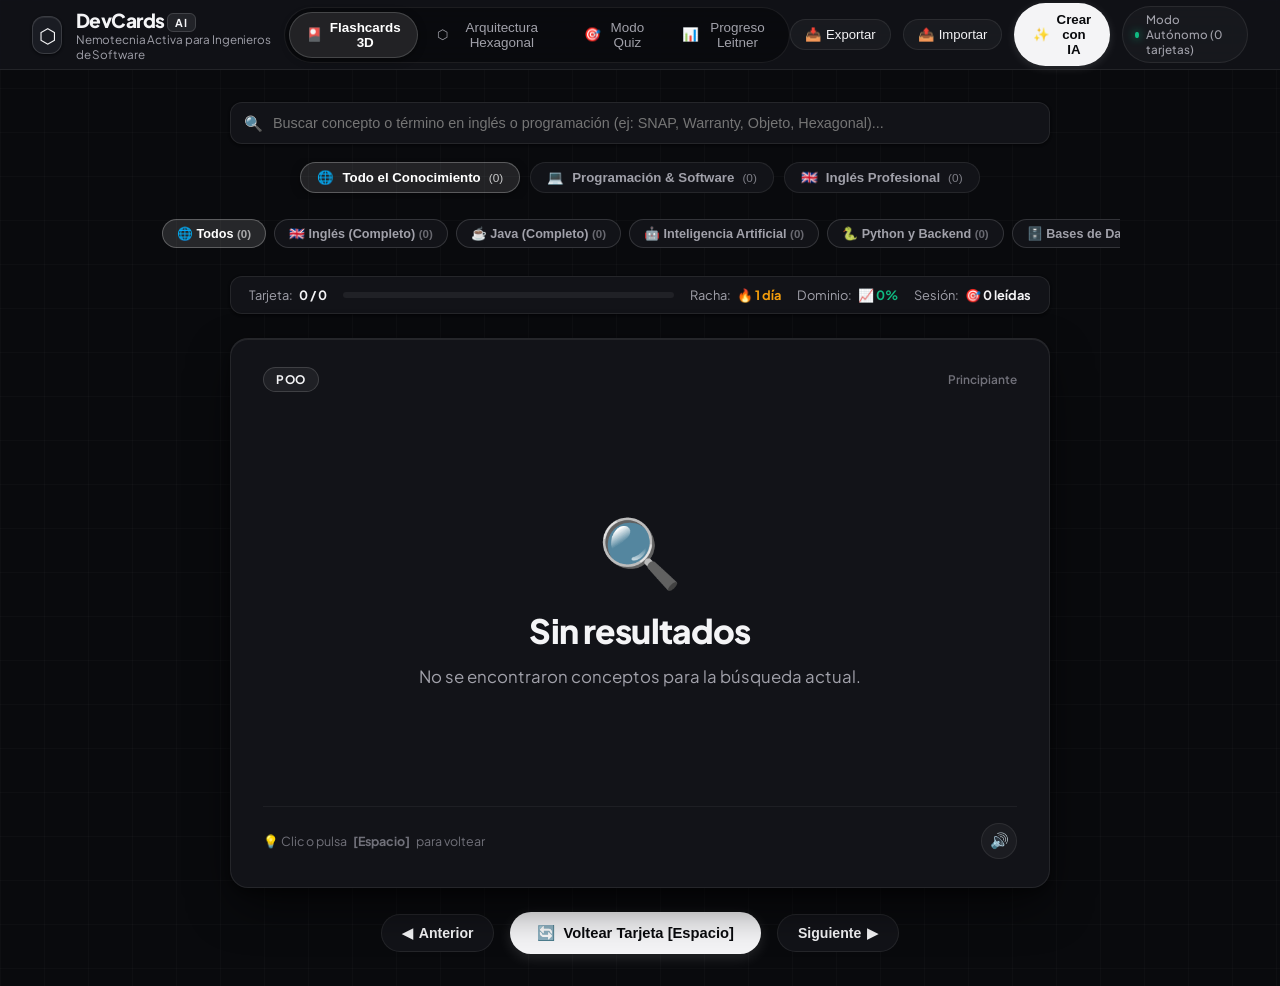
==== commit 333d3a27: "style(ui): rediseño de alta fidelidad estilo Obsidian & Titanium sin estetica IA generica" ====
--- a/app/static/index.html
+++ b/app/static/index.html
@@ -7,7 +7,7 @@
   <meta name="description" content="Plataforma de aprendizaje activo y tarjetas nemotécnicas (Flashcards) con IA para dominar POO, Estructuras de Datos, Nodos y Arquitectura Hexagonal.">
   <link rel="preconnect" href="https://fonts.googleapis.com">
   <link rel="preconnect" href="https://fonts.gstatic.com" crossorigin>
-  <link href="https://fonts.googleapis.com/css2?family=Inter:wght@300;400;500;600;700;800&family=JetBrains+Mono:wght@400;500;700&display=swap" rel="stylesheet">
+  <link href="https://fonts.googleapis.com/css2?family=Plus+Jakarta+Sans:wght@400;500;600;700;800&family=Inter:wght@400;500;600;700&family=JetBrains+Mono:wght@400;500;600;700&display=swap" rel="stylesheet">
   <link rel="stylesheet" href="css/style.css">
 </head>
 <body>
--- a/app/static/css/style.css
+++ b/app/static/css/style.css
@@ -1,29 +1,61 @@
+/* ==============================================================================
+   DEVCARDS AI - Modern Executive Obsidian & Titanium Design System
+   Crafted for high-focus engineering study without generic AI cliches
+   ============================================================================== */
+@import url('https://fonts.googleapis.com/css2?family=Plus+Jakarta+Sans:wght@400;500;600;700;800&family=Inter:wght@400;500;600;700&family=JetBrains+Mono:wght@400;500;600;700&display=swap');
+
 :root {
-  --bg-base: #070b14;
-  --bg-surface: #0f172a;
-  --bg-surface-elevated: #172554;
-  --bg-glass: rgba(15, 23, 42, 0.78);
-  --border-glass: rgba(255, 255, 255, 0.09);
-  
-  --primary: #06b6d4;
-  --primary-glow: rgba(6, 182, 212, 0.35);
-  --secondary: #6366f1;
-  --secondary-glow: rgba(99, 102, 241, 0.3);
-  --success: #10b981;
-  --warning: #f59e0b;
-  --danger: #ef4444;
-
-  --text-main: #f8fafc;
-  --text-muted: #94a3b8;
-  --text-dim: #64748b;
-
+  --font-sans: 'Plus Jakarta Sans', 'Inter', -apple-system, BlinkMacSystemFont, 'Segoe UI', Roboto, sans-serif;
+  --font-mono: 'JetBrains Mono', 'Fira Code', monospace;
+
+  /* Executive Dark Obsidian & Warm Titanium Palette (No AI cyan/purple neon) */
+  --bg-base: #090a0d;
+  --bg-surface: #121318;
+  --bg-surface-elevated: #1a1c23;
+  --bg-surface-hover: #22242e;
+  --bg-glass: rgba(18, 19, 24, 0.88);
+
+  --border-subtle: rgba(255, 255, 255, 0.05);
+  --border-glass: rgba(255, 255, 255, 0.08);
+  --border-focus: rgba(255, 255, 255, 0.24);
+  --border-highlight: rgba(255, 255, 255, 0.14);
+
+  /* Primary Accent: Crisp Titanium White (High-end developer tooling) */
+  --primary: #f4f4f6;
+  --primary-contrast: #090a0d;
+  --primary-hover: #ffffff;
+  --primary-subtle: rgba(255, 255, 255, 0.08);
+  --primary-glow: rgba(255, 255, 255, 0.12);
+
+  /* Curated Organic Accents */
+  --accent-amber: #f59e0b;       /* Warm Honey - Streaks, Active Review */
+  --accent-amber-subtle: rgba(245, 158, 11, 0.12);
+  --accent-emerald: #10b981;     /* Sage Forest - Success, Dominado */
+  --accent-emerald-subtle: rgba(16, 185, 129, 0.12);
+  --accent-rose: #f43f5e;        /* Warm Coral Rose - Errors, Dificil, English */
+  --accent-rose-subtle: rgba(244, 63, 94, 0.12);
+  --accent-azure: #38bdf8;       /* Tech Azure - Coding tags */
+  --accent-azure-subtle: rgba(56, 189, 248, 0.12);
+
+  --text-main: #f4f4f6;
+  --text-muted: #a1a1aa;
+  --text-dim: #71717a;
+
+  --radius-xs: 6px;
   --radius-sm: 8px;
-  --radius-md: 14px;
-  --radius-lg: 20px;
+  --radius-md: 12px;
+  --radius-lg: 18px;
+  --radius-xl: 24px;
   --radius-full: 9999px;
 
-  --font-sans: 'Inter', -apple-system, BlinkMacSystemFont, sans-serif;
-  --font-mono: 'JetBrains Mono', monospace;
+  /* Layered physical shadows */
+  --shadow-sm: 0 1px 3px rgba(0, 0, 0, 0.4), 0 1px 2px rgba(0, 0, 0, 0.2);
+  --shadow-md: 0 6px 20px rgba(0, 0, 0, 0.45), 0 2px 6px rgba(0, 0, 0, 0.25);
+  --shadow-lg: 0 20px 48px -8px rgba(0, 0, 0, 0.7), 0 4px 12px rgba(0, 0, 0, 0.35);
+  --shadow-inner: inset 0 1px 0 rgba(255, 255, 255, 0.08);
+
+  --transition-fast: 0.15s cubic-bezier(0.16, 1, 0.3, 1);
+  --transition-normal: 0.25s cubic-bezier(0.16, 1, 0.3, 1);
 }
 
 * {
@@ -35,24 +67,43 @@
 body {
   background-color: var(--bg-base);
   background-image: 
-    radial-gradient(circle at 15% 20%, rgba(6, 182, 212, 0.08) 0%, transparent 40%),
-    radial-gradient(circle at 85% 80%, rgba(99, 102, 241, 0.09) 0%, transparent 45%);
+    linear-gradient(to right, rgba(255, 255, 255, 0.02) 1px, transparent 1px),
+    linear-gradient(to bottom, rgba(255, 255, 255, 0.02) 1px, transparent 1px);
+  background-size: 44px 44px;
   color: var(--text-main);
   font-family: var(--font-sans);
   min-height: 100vh;
   display: flex;
   flex-direction: column;
   overflow-x: hidden;
+  -webkit-font-smoothing: antialiased;
+  -moz-osx-font-smoothing: grayscale;
+}
+
+/* Custom Scrollbars */
+::-webkit-scrollbar {
+  width: 6px;
+  height: 6px;
+}
+::-webkit-scrollbar-track {
+  background: transparent;
+}
+::-webkit-scrollbar-thumb {
+  background: rgba(255, 255, 255, 0.12);
+  border-radius: var(--radius-full);
+}
+::-webkit-scrollbar-thumb:hover {
+  background: rgba(255, 255, 255, 0.22);
 }
 
 /* ==============================================================================
-   HEADER & NAVEGACIÓN
+   HEADER & NAVEGACION
    ============================================================================== */
 .app-header {
-  height: 72px;
+  height: 70px;
   background: var(--bg-glass);
-  backdrop-filter: blur(16px);
-  -webkit-backdrop-filter: blur(16px);
+  backdrop-filter: blur(20px);
+  -webkit-backdrop-filter: blur(20px);
   border-bottom: 1px solid var(--border-glass);
   display: flex;
   align-items: center;
@@ -70,36 +121,42 @@
 }
 
 .logo-icon {
-  width: 42px;
-  height: 42px;
-  background: linear-gradient(135deg, var(--primary), var(--secondary));
+  width: 38px;
+  height: 38px;
+  background: var(--bg-surface-elevated);
+  border: 1px solid var(--border-highlight);
   border-radius: var(--radius-md);
   display: flex;
   align-items: center;
   justify-content: center;
-  font-size: 1.4rem;
-  box-shadow: 0 0 20px var(--primary-glow);
+  font-size: 1.25rem;
+  color: var(--primary);
+  box-shadow: var(--shadow-sm), var(--shadow-inner);
 }
 
 .logo-title {
-  font-size: 1.25rem;
+  font-size: 1.2rem;
   font-weight: 800;
-  letter-spacing: -0.02em;
+  letter-spacing: -0.025em;
+  color: var(--text-main);
 }
 
 .badge-ai {
-  background: linear-gradient(135deg, #06b6d4, #a855f7);
+  background: rgba(255, 255, 255, 0.08);
+  border: 1px solid rgba(255, 255, 255, 0.14);
   padding: 2px 7px;
   border-radius: 6px;
-  font-size: 0.72rem;
+  font-size: 0.68rem;
   font-weight: 700;
-  color: #fff;
+  letter-spacing: 0.05em;
+  color: #f4f4f6;
   vertical-align: middle;
 }
 
 .logo-sub {
-  font-size: 0.75rem;
-  color: var(--text-muted);
+  font-size: 0.73rem;
+  color: var(--text-muted);
+  letter-spacing: -0.01em;
 }
 
 .mode-nav {
@@ -108,21 +165,22 @@
   padding: 4px;
   border-radius: var(--radius-full);
   border: 1px solid var(--border-glass);
+  gap: 3px;
 }
 
 .nav-btn {
   background: transparent;
   border: none;
   color: var(--text-muted);
-  padding: 8px 16px;
-  border-radius: var(--radius-full);
-  font-size: 0.85rem;
+  padding: 7px 16px;
+  border-radius: var(--radius-full);
+  font-size: 0.84rem;
   font-weight: 500;
   cursor: pointer;
   display: flex;
   align-items: center;
-  gap: 6px;
-  transition: all 0.2s ease;
+  gap: 7px;
+  transition: all var(--transition-fast);
 }
 
 .nav-btn:hover {
@@ -131,11 +189,11 @@
 }
 
 .nav-btn.active {
-  background: linear-gradient(135deg, rgba(6, 182, 212, 0.2), rgba(99, 102, 241, 0.25));
-  color: #38bdf8;
-  border: 1px solid rgba(56, 189, 248, 0.4);
+  background: rgba(255, 255, 255, 0.1);
+  color: #ffffff;
+  border: 1px solid rgba(255, 255, 255, 0.16);
   font-weight: 600;
-  box-shadow: 0 0 12px rgba(6, 182, 212, 0.2);
+  box-shadow: 0 2px 8px rgba(0, 0, 0, 0.35);
 }
 
 .header-actions {
@@ -145,10 +203,10 @@
 }
 
 .btn-secondary {
-  background: rgba(255, 255, 255, 0.05);
-  color: var(--text-main);
-  border: 1px solid var(--border-glass);
-  padding: 8px 14px;
+  background: rgba(255, 255, 255, 0.04);
+  color: var(--text-main);
+  border: 1px solid var(--border-glass);
+  padding: 7px 14px;
   border-radius: var(--radius-full);
   font-size: 0.82rem;
   font-weight: 500;
@@ -156,64 +214,65 @@
   display: inline-flex;
   align-items: center;
   gap: 5px;
-  transition: all 0.2s ease;
+  transition: all var(--transition-fast);
 }
 
 .btn-secondary:hover {
-  background: rgba(255, 255, 255, 0.12);
-  border-color: rgba(255, 255, 255, 0.25);
+  background: rgba(255, 255, 255, 0.08);
+  border-color: rgba(255, 255, 255, 0.18);
   transform: translateY(-1px);
 }
 
-.text-accent {
-  color: #f59e0b !important;
-  font-weight: 700;
-}
-
-.text-success {
-  color: #10b981 !important;
-  font-weight: 700;
-}
-
 .btn-primary {
-  background: linear-gradient(135deg, #06b6d4, #3b82f6);
-  color: #fff;
-  border: none;
-  padding: 9px 18px;
-  border-radius: var(--radius-full);
-  font-size: 0.85rem;
+  background: var(--primary);
+  color: var(--primary-contrast);
+  border: 1px solid rgba(255, 255, 255, 0.2);
+  padding: 8px 18px;
+  border-radius: var(--radius-full);
+  font-size: 0.83rem;
   font-weight: 600;
   cursor: pointer;
   display: inline-flex;
   align-items: center;
   gap: 6px;
-  box-shadow: 0 4px 14px var(--primary-glow);
-  transition: all 0.25s ease;
+  box-shadow: 0 2px 10px rgba(255, 255, 255, 0.12);
+  transition: all var(--transition-fast);
 }
 
 .btn-primary:hover {
-  transform: translateY(-2px);
-  box-shadow: 0 6px 20px rgba(6, 182, 212, 0.5);
+  background: var(--primary-hover);
+  transform: translateY(-1px);
+  box-shadow: 0 4px 16px rgba(255, 255, 255, 0.2);
+}
+
+.btn-primary:active, .btn-secondary:active {
+  transform: scale(0.98);
 }
 
 .status-indicator {
-  display: flex;
+  display: inline-flex;
   align-items: center;
   gap: 7px;
-  font-size: 0.75rem;
-  color: var(--text-muted);
+  padding: 5px 12px;
+  border-radius: var(--radius-full);
   background: rgba(255, 255, 255, 0.03);
-  padding: 6px 12px;
-  border-radius: var(--radius-full);
-  border: 1px solid var(--border-glass);
+  border: 1px solid var(--border-glass);
+  font-size: 0.73rem;
+  font-weight: 500;
+  color: var(--text-muted);
 }
 
 .status-dot {
-  width: 8px;
-  height: 8px;
-  background: var(--success);
+  width: 6px;
+  height: 6px;
   border-radius: 50%;
-  box-shadow: 0 0 8px var(--success);
+  background: var(--accent-emerald);
+  box-shadow: 0 0 8px rgba(16, 185, 129, 0.6);
+}
+
+.status-indicator.offline .status-dot {
+  background: var(--text-dim);
+  box-shadow: none;
 }
 
 /* ==============================================================================
@@ -221,19 +280,19 @@
    ============================================================================== */
 .app-container {
   flex: 1;
-  max-width: 1200px;
+  max-width: 1320px;
   width: 100%;
   margin: 0 auto;
-  padding: 1.5rem 1rem 3rem;
+  padding: clamp(16px, 2.5vw, 32px);
 }
 
 .view-section {
   display: none;
+  animation: fadeIn 0.25s cubic-bezier(0.16, 1, 0.3, 1);
 }
 
 .view-section.active {
   display: block;
-  animation: fadeIn 0.3s ease;
 }
 
 @keyframes fadeIn {
@@ -242,88 +301,144 @@
 }
 
 /* ==============================================================================
-   TOOLBAR: BUSCADOR Y CATEGORÍAS
+   TOOLBAR: BUSCADOR Y CATEGORIAS
    ============================================================================== */
 .toolbar-panel {
   display: flex;
   flex-direction: column;
-  gap: 1rem;
-  margin-bottom: 1.25rem;
+  gap: 14px;
+  margin-bottom: 22px;
 }
 
 .search-box {
   position: relative;
   width: 100%;
+  max-width: 820px;
+  margin: 0 auto;
 }
 
 .search-icon {
   position: absolute;
-  left: 1rem;
+  left: 14px;
   top: 50%;
   transform: translateY(-50%);
-  font-size: 1rem;
   color: var(--text-dim);
+  font-size: 0.95rem;
+  pointer-events: none;
 }
 
 .search-box input {
   width: 100%;
   background: var(--bg-surface);
   border: 1px solid var(--border-glass);
-  padding: 12px 1rem 12px 2.8rem;
+  color: var(--text-main);
+  padding: 12px 16px 12px 42px;
   border-radius: var(--radius-md);
-  color: var(--text-main);
-  font-size: 0.95rem;
+  font-size: 0.9rem;
   outline: none;
-  transition: all 0.2s ease;
+  box-shadow: var(--shadow-sm);
+  transition: all var(--transition-fast);
 }
 
 .search-box input:focus {
-  border-color: var(--primary);
-  box-shadow: 0 0 16px var(--primary-glow);
+  border-color: var(--border-focus);
+  background: var(--bg-surface-elevated);
+  box-shadow: 0 0 0 3px rgba(255, 255, 255, 0.06);
+}
+
+.domain-selector-bar {
+  display: flex;
+  justify-content: center;
+  gap: 10px;
+  overflow-x: auto;
+  padding: 4px 2px 6px 2px;
+}
+
+.domain-pill {
+  background: var(--bg-surface);
+  border: 1px solid var(--border-glass);
+  color: var(--text-muted);
+  padding: 7px 16px;
+  border-radius: var(--radius-full);
+  font-size: 0.83rem;
+  font-weight: 600;
+  cursor: pointer;
+  white-space: nowrap;
+  display: inline-flex;
+  align-items: center;
+  gap: 8px;
+  transition: all var(--transition-fast);
+}
+
+.domain-pill:hover {
+  background: var(--bg-surface-hover);
+  color: var(--text-main);
+  border-color: rgba(255, 255, 255, 0.16);
+  transform: translateY(-1px);
+}
+
+.domain-pill.active {
+  background: rgba(255, 255, 255, 0.1);
+  color: #ffffff;
+  border-color: rgba(255, 255, 255, 0.25);
+  box-shadow: 0 2px 10px rgba(0, 0, 0, 0.35);
+}
+
+.domain-pill-english.active {
+  background: rgba(244, 63, 94, 0.15);
+  color: #fca5a5;
+  border-color: rgba(244, 63, 94, 0.4);
+}
+
+.domain-count {
+  font-size: 0.74rem;
+  opacity: 0.75;
+  font-weight: 500;
 }
 
 .category-tabs {
   display: flex;
-  gap: 0.5rem;
+  gap: 8px;
   overflow-x: auto;
-  padding-bottom: 6px;
+  padding: 6px 2px;
+  max-width: 960px;
+  margin: 0 auto;
+  scrollbar-width: none;
 }
 
 .category-tabs::-webkit-scrollbar {
-  height: 4px;
-}
-.category-tabs::-webkit-scrollbar-thumb {
-  background: var(--border-glass);
-  border-radius: 4px;
+  display: none;
 }
 
 .cat-tab {
+  background: rgba(255, 255, 255, 0.03);
+  border: 1px solid var(--border-glass);
+  color: var(--text-muted);
+  padding: 6px 14px;
+  border-radius: var(--radius-full);
+  font-size: 0.79rem;
+  font-weight: 500;
+  white-space: nowrap;
+  cursor: pointer;
+  transition: all var(--transition-fast);
+}
+
+.cat-tab:hover {
+  background: rgba(255, 255, 255, 0.07);
+  color: var(--text-main);
+}
+
+.cat-tab.active {
+  background: rgba(255, 255, 255, 0.12);
+  color: #ffffff;
+  border-color: rgba(255, 255, 255, 0.25);
+  font-weight: 600;
+}
+
+.cat-tab-materia {
   background: var(--bg-surface);
-  border: 1px solid var(--border-glass);
-  color: var(--text-muted);
-  padding: 7px 14px;
-  border-radius: var(--radius-full);
-  font-size: 0.8rem;
-  font-weight: 500;
-  cursor: pointer;
-  white-space: nowrap;
-  display: flex;
-  align-items: center;
-  gap: 6px;
-  transition: all 0.2s;
-}
-
-.cat-tab:hover {
-  background: rgba(255, 255, 255, 0.06);
-  color: var(--text-main);
-}
-
-.cat-tab.active {
-  background: var(--primary);
-  color: #04101d;
-  font-weight: 700;
-  border-color: var(--primary);
-  box-shadow: 0 0 12px var(--primary-glow);
+  border-color: var(--border-highlight);
+  font-weight: 600;
 }
 
 /* ==============================================================================
@@ -333,36 +448,54 @@
   display: flex;
   align-items: center;
   justify-content: space-between;
-  gap: 1.5rem;
-  background: var(--bg-glass);
-  border: 1px solid var(--border-glass);
-  padding: 0.65rem 1.25rem;
+  max-width: 820px;
+  margin: 0 auto 1.5rem;
+  padding: 10px 18px;
+  background: var(--bg-surface);
+  border: 1px solid var(--border-glass);
   border-radius: var(--radius-md);
-  margin-bottom: 1.5rem;
+  gap: 16px;
+  box-shadow: var(--shadow-sm);
 }
 
 .stat-pill {
-  display: flex;
-  align-items: center;
-  gap: 0.4rem;
-  font-size: 0.85rem;
-}
-
-.stat-label { color: var(--text-muted); }
-.stat-value { font-weight: 700; color: #fff; }
-.text-accent { color: #f59e0b; }
+  display: inline-flex;
+  align-items: center;
+  gap: 6px;
+  font-size: 0.8rem;
+  white-space: nowrap;
+}
+
+.stat-label {
+  color: var(--text-muted);
+}
+
+.stat-value {
+  font-weight: 700;
+  color: var(--text-main);
+}
+
+.text-accent {
+  color: var(--accent-amber) !important;
+}
+
+.text-success {
+  color: var(--accent-emerald) !important;
+}
 
 .progress-bar-container {
   flex: 1;
-  height: 8px;
-  background: rgba(255, 255, 255, 0.08);
+  height: 6px;
+  background: rgba(255, 255, 255, 0.06);
   border-radius: var(--radius-full);
   overflow: hidden;
+  min-width: 100px;
 }
 
 .progress-bar-fill {
   height: 100%;
-  background: linear-gradient(90deg, var(--primary), var(--secondary));
+  background: linear-gradient(90deg, var(--accent-amber), var(--accent-emerald));
+  border-radius: var(--radius-full);
   transition: width 0.3s ease;
 }
 
@@ -389,7 +522,7 @@
   width: 100%;
   height: 100%;
   text-align: left;
-  transition: transform 0.6s cubic-bezier(0.4, 0, 0.2, 1);
+  transition: transform 0.6s cubic-bezier(0.16, 1, 0.3, 1);
   transform-style: preserve-3d;
 }
 
@@ -399,15 +532,16 @@
 
 .flip-card-face {
   position: absolute;
+  inset: 0;
   width: 100%;
   height: 100%;
   backface-visibility: hidden;
   -webkit-backface-visibility: hidden;
   border-radius: var(--radius-lg);
   border: 1px solid var(--border-glass);
-  background: linear-gradient(145deg, #0e1726, #070e1b);
-  box-shadow: 0 20px 40px rgba(0, 0, 0, 0.5), inset 0 1px 0 rgba(255, 255, 255, 0.1);
-  padding: 1.5rem 1.75rem;
+  background: var(--bg-surface);
+  box-shadow: var(--shadow-lg), var(--shadow-inner);
+  padding: 1.75rem 2rem;
   display: flex;
   flex-direction: column;
   justify-content: space-between;
@@ -415,9 +549,7 @@
 
 /* ANVERSO */
 .flip-card-front {
-  background: radial-gradient(circle at 50% 20%, rgba(6, 182, 212, 0.08), transparent 70%),
-              linear-gradient(145deg, #0e1726, #070e1b);
-  border-color: rgba(6, 182, 212, 0.2);
+  background: var(--bg-surface);
 }
 
 .card-header {
@@ -427,19 +559,25 @@
 }
 
 .card-category-badge {
-  background: rgba(6, 182, 212, 0.15);
-  color: #38bdf8;
-  border: 1px solid rgba(56, 189, 248, 0.3);
+  background: rgba(255, 255, 255, 0.06);
+  color: var(--text-main);
+  border: 1px solid var(--border-highlight);
   padding: 4px 12px;
   border-radius: var(--radius-full);
-  font-size: 0.75rem;
+  font-size: 0.74rem;
   font-weight: 700;
   text-transform: uppercase;
   letter-spacing: 0.05em;
 }
 
+.card-category-badge.badge-english {
+  background: rgba(244, 63, 94, 0.15);
+  border-color: rgba(244, 63, 94, 0.35);
+  color: #fca5a5;
+}
+
 .card-difficulty {
-  font-size: 0.75rem;
+  font-size: 0.74rem;
   color: var(--text-dim);
   font-weight: 600;
 }
@@ -450,24 +588,28 @@
 }
 
 .card-icon-hero {
-  font-size: 4.5rem;
+  font-size: 4.2rem;
   margin-bottom: 1rem;
-  filter: drop-shadow(0 0 20px var(--primary-glow));
+  display: inline-block;
+  transition: transform var(--transition-fast);
+}
+
+.flip-card:hover .card-icon-hero {
+  transform: scale(1.05);
 }
 
 .card-concept-title {
-  font-size: 2.2rem;
+  font-size: 2.1rem;
   font-weight: 800;
-  letter-spacing: -0.02em;
-  margin-bottom: 1rem;
-  background: linear-gradient(135deg, #ffffff, #94a3b8);
-  -webkit-background-clip: text;
-  -webkit-text-fill-color: transparent;
+  letter-spacing: -0.025em;
+  margin-bottom: 0.85rem;
+  color: var(--primary);
+  line-height: 1.2;
 }
 
 .card-question-text {
-  font-size: 1.15rem;
-  color: #cbd5e1;
+  font-size: 1.05rem;
+  color: var(--text-muted);
   max-width: 600px;
   margin: 0 auto;
   line-height: 1.6;
@@ -477,48 +619,73 @@
   display: flex;
   align-items: center;
   justify-content: space-between;
-  border-top: 1px solid rgba(255, 255, 255, 0.06);
+  border-top: 1px solid var(--border-subtle);
   padding-top: 1rem;
 }
 
 .card-hint {
-  font-size: 0.8rem;
+  font-size: 0.78rem;
   color: var(--text-dim);
+  display: flex;
+  align-items: center;
+  gap: 6px;
 }
 
 .btn-icon {
-  background: rgba(255, 255, 255, 0.05);
+  background: rgba(255, 255, 255, 0.04);
   border: 1px solid var(--border-glass);
   color: var(--text-muted);
   width: 36px;
   height: 36px;
   border-radius: 50%;
   cursor: pointer;
-  font-size: 1rem;
+  font-size: 0.95rem;
   display: flex;
   align-items: center;
   justify-content: center;
-  transition: all 0.2s;
+  transition: all var(--transition-fast);
 }
 
 .btn-icon:hover {
-  background: var(--primary);
-  color: #000;
+  background: rgba(255, 255, 255, 0.12);
+  color: #fff;
+  border-color: rgba(255, 255, 255, 0.2);
 }
 
 /* REVERSO */
 .flip-card-back {
   transform: rotateY(180deg);
-  background: linear-gradient(145deg, #09121f, #050b14);
-  border-color: rgba(99, 102, 241, 0.3);
+  background: var(--bg-surface);
   overflow: hidden !important;
   display: flex;
   flex-direction: column;
 }
 
 .card-back-title {
-  font-size: 1.1rem;
+  font-size: 1.05rem;
   font-weight: 700;
+  color: var(--text-main);
+  letter-spacing: -0.01em;
+}
+
+.btn-flip-back {
+  background: rgba(255, 255, 255, 0.06);
+  border: 1px solid var(--border-highlight);
+  color: var(--text-main);
+  padding: 5px 12px;
+  border-radius: var(--radius-full);
+  font-size: 0.75rem;
+  font-weight: 600;
+  cursor: pointer;
+  display: inline-flex;
+  align-items: center;
+  gap: 5px;
+  transition: all var(--transition-fast);
+}
+
+.btn-flip-back:hover {
+  background: rgba(255, 255, 255, 0.12);
+  border-color: rgba(255, 255, 255, 0.24);
   color: #fff;
 }
 
@@ -528,110 +695,138 @@
   overflow-y: auto !important;
   overscroll-behavior: contain;
   -webkit-overflow-scrolling: touch;
-  padding: 0.5rem 0.6rem 2.8rem 0;
+  padding: 0.6rem 0.6rem 2.8rem 0;
   display: flex;
   flex-direction: column;
-  gap: 0.85rem;
+  gap: 0.9rem;
   scrollbar-width: thin;
-  scrollbar-color: #38bdf8 rgba(15, 23, 42, 0.7);
+  scrollbar-color: rgba(255, 255, 255, 0.2) rgba(0, 0, 0, 0.2);
 }
 
 .card-back-body::-webkit-scrollbar {
-  width: 8px;
+  width: 6px;
 }
 .card-back-body::-webkit-scrollbar-track {
-  background: rgba(15, 23, 42, 0.7);
+  background: rgba(0, 0, 0, 0.2);
   border-radius: 8px;
-  margin: 6px 0;
 }
 .card-back-body::-webkit-scrollbar-thumb {
-  background: linear-gradient(180deg, #38bdf8, #818cf8);
+  background: rgba(255, 255, 255, 0.18);
   border-radius: 8px;
-  border: 2px solid #0f172a;
 }
 .card-back-body::-webkit-scrollbar-thumb:hover {
-  background: #38bdf8;
-  box-shadow: 0 0 12px rgba(56, 189, 248, 0.6);
+  background: rgba(255, 255, 255, 0.3);
 }
 
 .box-title {
-  font-size: 0.78rem;
+  font-size: 0.74rem;
   font-weight: 700;
   text-transform: uppercase;
-  letter-spacing: 0.04em;
-  color: var(--text-muted);
-  margin-bottom: 0.35rem;
+  letter-spacing: 0.05em;
+  color: var(--text-muted);
+  margin-bottom: 0.4rem;
+}
+
+.definition-box {
+  background: rgba(255, 255, 255, 0.025);
+  border: 1px solid var(--border-glass);
+  border-radius: var(--radius-sm);
+  padding: 12px 16px;
 }
 
 .definition-box p {
-  font-size: 0.95rem;
+  font-size: 0.94rem;
+  line-height: 1.6;
+  color: #e2e8f0;
+}
+
+.analogy-box {
+  background: rgba(245, 158, 11, 0.05);
+  border: 1px solid rgba(245, 158, 11, 0.15);
+  border-left: 3px solid var(--accent-amber);
+  padding: 12px 16px;
+  border-radius: 0 var(--radius-sm) var(--radius-sm) 0;
+}
+
+.analogy-box p {
+  font-size: 0.91rem;
   line-height: 1.55;
-  color: #e2e8f0;
-}
-
-.analogy-box {
-  background: rgba(99, 102, 241, 0.08);
-  border-left: 3px solid var(--secondary);
-  padding: 0.65rem 0.9rem;
-  border-radius: 0 var(--radius-sm) var(--radius-sm) 0;
-}
-
-.analogy-box p {
-  font-size: 0.9rem;
-  line-height: 1.5;
-  color: #c7d2fe;
-}
-
+  color: #fef3c7;
+}
+
+/* Code box styled like clean terminal */
 .code-box {
-  background: #030712;
+  background: #090a0f;
   border: 1px solid var(--border-glass);
   border-radius: var(--radius-sm);
   overflow: hidden;
+  box-shadow: var(--shadow-sm);
 }
 
 .code-header {
   display: flex;
   align-items: center;
   justify-content: space-between;
-  padding: 5px 10px;
+  padding: 8px 12px;
   background: rgba(255, 255, 255, 0.04);
+  border-bottom: 1px solid rgba(255, 255, 255, 0.06);
   font-size: 0.72rem;
   color: var(--text-dim);
 }
 
+.code-header::before {
+  content: '';
+  display: inline-block;
+  width: 9px;
+  height: 9px;
+  border-radius: 50%;
+  background: #ff5f56;
+  box-shadow: 13px 0 0 #ffbd2e, 26px 0 0 #27c93f;
+  margin-right: 28px;
+}
+
 .btn-copy {
-  background: transparent;
-  border: none;
+  background: rgba(255, 255, 255, 0.05);
+  border: 1px solid var(--border-glass);
   color: var(--text-muted);
   font-size: 0.7rem;
-  cursor: pointer;
-}
-.btn-copy:hover { color: #fff; }
+  font-weight: 500;
+  padding: 3px 8px;
+  border-radius: var(--radius-xs);
+  cursor: pointer;
+  transition: all var(--transition-fast);
+}
+
+.btn-copy:hover {
+  color: #fff;
+  background: rgba(255, 255, 255, 0.1);
+}
 
 .code-box pre {
-  padding: 0.75rem 1rem;
+  padding: 12px 16px;
   overflow-x: auto;
   white-space: pre-wrap;
   word-break: break-word;
   max-height: 220px;
   overflow-y: auto;
   font-family: var(--font-mono);
-  font-size: 0.82rem;
+  font-size: 0.83rem;
   color: #38bdf8;
-  line-height: 1.45;
+  line-height: 1.5;
 }
 
 .takeaway-banner {
-  background: rgba(16, 185, 129, 0.1);
-  border: 1px solid rgba(16, 185, 129, 0.25);
+  background: rgba(16, 185, 129, 0.08);
+  border: 1px solid rgba(16, 185, 129, 0.22);
   color: #6ee7b7;
-  padding: 0.5rem 0.85rem;
+  padding: 10px 14px;
   border-radius: var(--radius-sm);
-  font-size: 0.85rem;
+  font-size: 0.86rem;
+  line-height: 1.5;
 }
 
 .card-rating-footer {
-  border-top: 1px solid rgba(255, 255, 255, 0.06);
+  border-top: 1px solid var(--border-subtle);
   padding-top: 0.75rem;
   display: flex;
   align-items: center;
@@ -639,7 +834,7 @@
 }
 
 .rating-prompt {
-  font-size: 0.8rem;
+  font-size: 0.78rem;
   color: var(--text-muted);
 }
 
@@ -650,22 +845,43 @@
 
 .btn-rate {
   border: none;
-  padding: 6px 12px;
-  border-radius: var(--radius-full);
-  font-size: 0.75rem;
+  padding: 6px 14px;
+  border-radius: var(--radius-full);
+  font-size: 0.74rem;
   font-weight: 600;
   cursor: pointer;
-  transition: all 0.2s;
-}
-
-.btn-rate-hard { background: rgba(239, 68, 68, 0.15); color: #fca5a5; }
-.btn-rate-hard:hover { background: #ef4444; color: #fff; }
-
-.btn-rate-medium { background: rgba(245, 158, 11, 0.15); color: #fcd34d; }
-.btn-rate-medium:hover { background: #f59e0b; color: #000; }
-
-.btn-rate-easy { background: rgba(16, 185, 129, 0.15); color: #6ee7b7; }
-.btn-rate-easy:hover { background: #10b981; color: #000; }
+  transition: all var(--transition-fast);
+}
+
+.btn-rate-hard {
+  background: var(--accent-rose-subtle);
+  color: #fb7185;
+  border: 1px solid rgba(244, 63, 94, 0.25);
+}
+.btn-rate-hard:hover {
+  background: var(--accent-rose);
+  color: #fff;
+}
+
+.btn-rate-medium {
+  background: var(--accent-amber-subtle);
+  color: #fbbf24;
+  border: 1px solid rgba(245, 158, 11, 0.25);
+}
+.btn-rate-medium:hover {
+  background: var(--accent-amber);
+  color: #000;
+}
+
+.btn-rate-easy {
+  background: var(--accent-emerald-subtle);
+  color: #34d399;
+  border: 1px solid rgba(16, 185, 129, 0.25);
+}
+.btn-rate-easy:hover {
+  background: var(--accent-emerald);
+  color: #000;
+}
 
 /* CONTROLES DE LA BARAJA */
 .deck-controls {
@@ -681,76 +897,114 @@
   color: var(--text-main);
   padding: 10px 20px;
   border-radius: var(--radius-full);
-  font-size: 0.9rem;
+  font-size: 0.88rem;
   font-weight: 600;
   cursor: pointer;
   display: inline-flex;
   align-items: center;
   gap: 6px;
-  transition: all 0.2s;
+  transition: all var(--transition-fast);
 }
 
 .btn-nav:hover {
+  background: var(--bg-surface-hover);
+  border-color: var(--border-highlight);
+  transform: translateY(-1px);
+}
+
+.btn-flip-action {
+  background: var(--primary);
+  border: 1px solid rgba(255, 255, 255, 0.2);
+  color: var(--primary-contrast);
+  padding: 11px 26px;
+  border-radius: var(--radius-full);
+  font-size: 0.92rem;
+  font-weight: 700;
+  cursor: pointer;
+  display: inline-flex;
+  align-items: center;
+  gap: 8px;
+  box-shadow: 0 4px 14px rgba(255, 255, 255, 0.12);
+  transition: all var(--transition-fast);
+}
+
+.btn-flip-action:hover {
+  background: var(--primary-hover);
+  transform: translateY(-2px);
+  box-shadow: 0 6px 20px rgba(255, 255, 255, 0.2);
+}
+
+.scroll-hint-bar {
+  display: flex;
+  align-items: center;
+  justify-content: center;
+  gap: 6px;
+  background: rgba(255, 255, 255, 0.04);
+  border: 1px dashed var(--border-highlight);
+  color: var(--text-muted);
+  font-size: 0.73rem;
+  font-weight: 500;
+  padding: 6px 14px;
+  border-radius: var(--radius-full);
+  margin: 6px auto 0;
+  cursor: pointer;
+  user-select: none;
+  transition: all var(--transition-fast);
+  width: fit-content;
+}
+
+.scroll-hint-bar:hover {
   background: rgba(255, 255, 255, 0.08);
-  border-color: var(--primary);
-}
-
-.btn-flip-action {
-  background: linear-gradient(135deg, rgba(6, 182, 212, 0.15), rgba(99, 102, 241, 0.2));
-  border: 1px solid rgba(6, 182, 212, 0.4);
-  color: #38bdf8;
-  padding: 11px 24px;
-  border-radius: var(--radius-full);
-  font-size: 0.95rem;
-  font-weight: 700;
-  cursor: pointer;
-  display: inline-flex;
-  align-items: center;
-  gap: 8px;
-  transition: all 0.25s;
-}
-
-.btn-flip-action:hover {
-  background: var(--primary);
-  color: #04101d;
-  box-shadow: 0 0 20px var(--primary-glow);
+  color: var(--text-main);
+  border-color: rgba(255, 255, 255, 0.3);
 }
 
 /* ==============================================================================
-   SECCIÓN ARQUITECTURA HEXAGONAL INTERACTIVA
+   SECCION ARQUITECTURA HEXAGONAL INTERACTIVA
    ============================================================================== */
 .section-hero {
   text-align: center;
-  margin-bottom: 2rem;
-}
+  max-width: 780px;
+  margin: 0 auto 2rem;
+}
+
 .hero-badge {
-  background: rgba(99, 102, 241, 0.2);
-  color: #a5b4fc;
-  border: 1px solid rgba(99, 102, 241, 0.4);
-  padding: 3px 12px;
-  border-radius: var(--radius-full);
-  font-size: 0.75rem;
-  font-weight: 700;
-  text-transform: uppercase;
-}
+  display: inline-block;
+  background: rgba(255, 255, 255, 0.06);
+  color: var(--text-muted);
+  border: 1px solid var(--border-glass);
+  padding: 4px 14px;
+  border-radius: var(--radius-full);
+  font-size: 0.74rem;
+  font-weight: 600;
+  margin-bottom: 0.75rem;
+}
+
 .hero-title {
   font-size: 1.85rem;
   font-weight: 800;
-  margin-top: 0.5rem;
-  letter-spacing: -0.02em;
-}
+  color: var(--text-main);
+  letter-spacing: -0.025em;
+  margin-bottom: 0.5rem;
+}
+
 .hero-sub {
-  color: var(--text-muted);
-  font-size: 0.95rem;
-  max-width: 650px;
-  margin: 0.4rem auto 0;
+  font-size: 0.92rem;
+  color: var(--text-muted);
+  line-height: 1.5;
 }
 
 .hex-explorer-layout {
   display: grid;
   grid-template-columns: 1fr 1fr;
-  gap: 2rem;
+  gap: 24px;
   align-items: start;
+}
+
+@media (max-width: 960px) {
+  .hex-explorer-layout {
+    grid-template-columns: 1fr;
+  }
 }
 
 .hex-diagram-card {
@@ -758,6 +1012,7 @@
   border: 1px solid var(--border-glass);
   border-radius: var(--radius-lg);
   padding: 1.5rem;
+  box-shadow: var(--shadow-md);
   text-align: center;
 }
 
@@ -765,74 +1020,108 @@
   width: 100%;
   max-width: 480px;
   height: auto;
-  cursor: pointer;
+  margin: 0 auto;
 }
 
 .hex-layer {
-  transition: all 0.3s ease;
+  cursor: pointer;
+  transition: all var(--transition-fast);
+}
+
+.hex-adapters {
+  fill: #14161f;
+  stroke: rgba(255, 255, 255, 0.12);
   stroke-width: 2;
 }
-
-.hex-adapters {
-  fill: rgba(16, 185, 129, 0.12);
-  stroke: #10b981;
-}
-.hex-adapters:hover { fill: rgba(16, 185, 129, 0.25); filter: drop-shadow(0 0 12px rgba(16, 185, 129, 0.4)); }
+.hex-adapters:hover {
+  fill: #1c1f2b;
+  stroke: var(--accent-azure);
+}
 
 .hex-ports {
-  fill: rgba(6, 182, 212, 0.15);
-  stroke: #06b6d4;
-}
-.hex-ports:hover { fill: rgba(6, 182, 212, 0.3); filter: drop-shadow(0 0 12px rgba(6, 182, 212, 0.4)); }
+  fill: #1b1e2a;
+  stroke: rgba(255, 255, 255, 0.18);
+  stroke-width: 2;
+}
+.hex-ports:hover {
+  fill: #242838;
+  stroke: var(--accent-amber);
+}
 
 .hex-domain {
-  fill: rgba(99, 102, 241, 0.35);
-  stroke: #818cf8;
-}
-.hex-domain:hover { fill: rgba(99, 102, 241, 0.55); filter: drop-shadow(0 0 15px rgba(99, 102, 241, 0.6)); }
+  fill: #222636;
+  stroke: var(--primary);
+  stroke-width: 2;
+}
+.hex-domain:hover {
+  fill: #2d3247;
+}
 
 .hex-label {
-  fill: #94a3b8;
-  font-size: 10px;
+  font-family: var(--font-sans);
+  font-size: 11px;
   font-weight: 700;
+  fill: #a1a1aa;
   text-anchor: middle;
-  pointer-events: none;
-}
-.hex-label-ports { fill: #38bdf8; font-size: 11px; }
-.hex-label-domain { fill: #ffffff; font-size: 16px; font-weight: 800; }
-.hex-label-sub { fill: #c7d2fe; font-size: 11px; }
+}
+
+.hex-label-ports { fill: #fde68a; }
+.hex-label-domain { fill: #ffffff; font-size: 13px; }
+.hex-label-sub { fill: #cbd5e1; font-size: 9px; }
 
 .hex-arrow {
-  stroke: #06b6d4;
-  stroke-width: 2.5;
+  stroke: var(--accent-azure);
+  stroke-width: 2;
+  fill: none;
   stroke-dasharray: 4;
-  animation: flow 1.5s linear infinite;
-}
-
-@keyframes flow {
-  from { stroke-dashoffset: 12; }
-  to { stroke-dashoffset: 0; }
+  animation: dash 1.5s linear infinite;
+}
+
+@keyframes dash {
+  to { stroke-dashoffset: -8; }
 }
 
 .hex-legend {
   display: flex;
-  justify-content: center;
-  gap: 1rem;
+  flex-direction: column;
+  gap: 8px;
   margin-top: 1rem;
-  font-size: 0.75rem;
-  color: var(--text-muted);
-}
-.legend-item { display: flex; align-items: center; gap: 5px; cursor: pointer; }
-.dot { width: 10px; height: 10px; border-radius: 50%; }
-.dot-domain { background: #818cf8; }
-.dot-ports { background: #06b6d4; }
-.dot-adapters { background: #10b981; }
+  text-align: left;
+}
+
+.legend-item {
+  font-size: 0.8rem;
+  color: var(--text-muted);
+  cursor: pointer;
+  display: flex;
+  align-items: center;
+  gap: 8px;
+  padding: 4px 8px;
+  border-radius: var(--radius-xs);
+  transition: all var(--transition-fast);
+}
+
+.legend-item:hover {
+  background: rgba(255, 255, 255, 0.05);
+  color: var(--text-main);
+}
+
+.dot {
+  width: 8px;
+  height: 8px;
+  border-radius: 50%;
+  display: inline-block;
+}
+.dot-domain { background: var(--primary); }
+.dot-ports { background: var(--accent-amber); }
+.dot-adapters { background: var(--accent-azure); }
 
 .hex-detail-panel {
   background: var(--bg-surface);
   border: 1px solid var(--border-glass);
   border-radius: var(--radius-lg);
   padding: 1.75rem;
+  box-shadow: var(--shadow-md);
 }
 
 .detail-header {
@@ -840,16 +1129,30 @@
   align-items: center;
   gap: 1rem;
   margin-bottom: 1.25rem;
-}
-
-.detail-icon { font-size: 2.2rem; }
-.detail-title { font-size: 1.4rem; font-weight: 800; }
-.detail-tag { font-size: 0.8rem; color: var(--primary); }
+  border-bottom: 1px solid var(--border-subtle);
+  padding-bottom: 1rem;
+}
+
+.detail-icon {
+  font-size: 2rem;
+}
+
+.detail-title {
+  font-size: 1.2rem;
+  font-weight: 700;
+  color: var(--text-main);
+}
+
+.detail-tag {
+  font-size: 0.78rem;
+  color: var(--accent-amber);
+  font-weight: 600;
+}
 
 .detail-desc {
-  font-size: 0.95rem;
+  font-size: 0.92rem;
   line-height: 1.6;
-  color: #e2e8f0;
+  color: #cbd5e1;
   margin-bottom: 1.25rem;
 }
 
@@ -857,26 +1160,31 @@
   list-style: none;
   display: flex;
   flex-direction: column;
-  gap: 0.5rem;
-}
+  gap: 8px;
+  margin-bottom: 1.25rem;
+}
+
 .detail-list li {
-  padding-left: 1.25rem;
+  font-size: 0.86rem;
+  color: #e2e8f0;
+  padding-left: 18px;
   position: relative;
-  font-size: 0.9rem;
-  color: #cbd5e1;
-}
+}
+
 .detail-list li::before {
-  content: '▸';
+  content: '•';
   position: absolute;
   left: 0;
-  color: var(--primary);
+  color: var(--accent-azure);
+  font-size: 1.2rem;
+  line-height: 0.8;
 }
 
 /* ==============================================================================
-   SECCIÓN MODO QUIZ
+   SECCION MODO QUIZ
    ============================================================================== */
 .quiz-container {
-  max-width: 720px;
+  max-width: 760px;
   margin: 1rem auto;
 }
 
@@ -885,6 +1193,7 @@
   border: 1px solid var(--border-glass);
   border-radius: var(--radius-lg);
   padding: 2.25rem;
+  box-shadow: var(--shadow-lg), var(--shadow-inner);
 }
 
 .quiz-header {
@@ -895,12 +1204,15 @@
 }
 
 .quiz-badge {
-  background: rgba(99, 102, 241, 0.2);
-  color: #a5b4fc;
+  background: rgba(255, 255, 255, 0.08);
+  color: var(--text-main);
+  border: 1px solid var(--border-highlight);
   padding: 4px 12px;
   border-radius: var(--radius-full);
-  font-size: 0.75rem;
+  font-size: 0.74rem;
   font-weight: 700;
+  text-transform: uppercase;
+  letter-spacing: 0.05em;
 }
 
 .quiz-score-badge {
@@ -910,16 +1222,18 @@
 }
 
 .quiz-question-title {
-  font-size: 1.4rem;
+  font-size: 1.35rem;
   font-weight: 700;
   margin-bottom: 1.75rem;
   line-height: 1.45;
+  color: var(--text-main);
+  letter-spacing: -0.02em;
 }
 
 .quiz-options-grid {
   display: flex;
   flex-direction: column;
-  gap: 0.75rem;
+  gap: 0.85rem;
   margin-bottom: 1.5rem;
 }
 
@@ -927,53 +1241,110 @@
   background: rgba(255, 255, 255, 0.03);
   border: 1px solid var(--border-glass);
   color: #e2e8f0;
-  padding: 1rem 1.25rem;
+  padding: 0.85rem 1.25rem;
   border-radius: var(--radius-md);
   text-align: left;
-  font-size: 0.95rem;
-  cursor: pointer;
-  transition: all 0.2s;
-  display: flex;
-  align-items: center;
-  gap: 0.75rem;
+  font-size: 0.93rem;
+  font-family: inherit;
+  cursor: pointer;
+  transition: all var(--transition-fast);
+  display: flex;
+  align-items: center;
+  gap: 0.85rem;
+}
+
+.quiz-opt-btn span {
+  display: inline-flex;
+  align-items: center;
+  justify-content: center;
+  width: 28px;
+  height: 28px;
+  border-radius: var(--radius-sm);
+  background: rgba(255, 255, 255, 0.06);
+  border: 1px solid var(--border-glass);
+  font-weight: 700;
+  font-size: 0.78rem;
+  color: var(--text-main);
+  flex-shrink: 0;
 }
 
 .quiz-opt-btn:hover:not(:disabled) {
-  background: rgba(255, 255, 255, 0.08);
-  border-color: var(--primary);
+  background: rgba(255, 255, 255, 0.07);
+  border-color: var(--border-highlight);
   transform: translateX(4px);
 }
 
 .quiz-opt-btn.correct {
-  background: rgba(16, 185, 129, 0.2);
-  border-color: #10b981;
-  color: #6ee7b7;
+  background: rgba(16, 185, 129, 0.15) !important;
+  border-color: var(--accent-emerald) !important;
+  color: #a7f3d0 !important;
   font-weight: 600;
 }
 
 .quiz-opt-btn.incorrect {
-  background: rgba(239, 68, 68, 0.2);
-  border-color: #ef4444;
-  color: #fca5a5;
+  background: rgba(244, 63, 94, 0.15) !important;
+  border-color: var(--accent-rose) !important;
+  color: #fecdd3 !important;
 }
 
 .quiz-feedback {
-  background: rgba(0, 0, 0, 0.3);
-  border: 1px solid var(--border-glass);
-  padding: 1rem;
+  background: rgba(0, 0, 0, 0.35);
+  border: 1px solid var(--border-glass);
+  padding: 1.2rem;
   border-radius: var(--radius-md);
   display: flex;
   align-items: center;
   justify-content: space-between;
+  gap: 16px;
+}
+
+.quiz-domain-bar {
+  display: flex;
+  justify-content: center;
+  gap: 10px;
+  margin-bottom: 22px;
+}
+
+.quiz-domain-btn {
+  background: var(--bg-surface);
+  border: 1px solid var(--border-glass);
+  color: var(--text-muted);
+  padding: 7px 18px;
+  border-radius: var(--radius-full);
+  font-size: 0.82rem;
+  font-weight: 600;
+  cursor: pointer;
+  transition: all var(--transition-fast);
+}
+
+.quiz-domain-btn:hover {
+  background: var(--bg-surface-hover);
+  color: var(--text-main);
+}
+
+.quiz-domain-btn.active {
+  background: var(--primary);
+  color: var(--primary-contrast);
+  font-weight: 700;
+  border-color: rgba(255, 255, 255, 0.2);
+  box-shadow: 0 2px 10px rgba(255, 255, 255, 0.15);
 }
 
 /* ==============================================================================
-   SECCIÓN LEITNER
+   SECCION LEITNER
    ============================================================================== */
 .leitner-boxes-grid {
   display: grid;
   grid-template-columns: repeat(3, 1fr);
-  gap: 1.25rem;
+  gap: 20px;
+  max-width: 1100px;
+  margin: 0 auto;
+}
+
+@media (max-width: 900px) {
+  .leitner-boxes-grid {
+    grid-template-columns: 1fr;
+  }
 }
 
 .leitner-box {
@@ -983,297 +1354,228 @@
   padding: 1.5rem;
   display: flex;
   flex-direction: column;
-}
-
-.box-1 { border-top: 4px solid var(--danger); }
-.box-2 { border-top: 4px solid var(--warning); }
-.box-3 { border-top: 4px solid var(--success); }
+  box-shadow: var(--shadow-md);
+}
+
+.box-1 { border-top: 3px solid var(--accent-rose); }
+.box-2 { border-top: 3px solid var(--accent-amber); }
+.box-3 { border-top: 3px solid var(--accent-emerald); }
 
 .box-header {
   display: flex;
   align-items: center;
   justify-content: space-between;
-  margin-bottom: 0.5rem;
-}
-
-.box-header h3 { font-size: 1rem; font-weight: 700; }
-.box-count { font-size: 1.2rem; font-weight: 800; }
+  margin-bottom: 0.75rem;
+}
+
+.box-header h3 {
+  font-size: 0.98rem;
+  font-weight: 700;
+  color: var(--text-main);
+}
+
+.box-count {
+  background: rgba(255, 255, 255, 0.08);
+  border: 1px solid var(--border-glass);
+  padding: 2px 10px;
+  border-radius: var(--radius-full);
+  font-size: 0.75rem;
+  font-weight: 700;
+  color: var(--text-main);
+}
 
 .box-desc {
-  font-size: 0.75rem;
-  color: var(--text-dim);
+  font-size: 0.8rem;
+  color: var(--text-muted);
+  line-height: 1.5;
   margin-bottom: 1rem;
 }
 
 .box-cards-list {
   flex: 1;
+  display: flex;
+  flex-direction: column;
+  gap: 8px;
   max-height: 380px;
   overflow-y: auto;
-  display: flex;
-  flex-direction: column;
-  gap: 0.4rem;
 }
 
 .box-card-item {
   background: rgba(255, 255, 255, 0.03);
-  padding: 8px 12px;
+  border: 1px solid var(--border-glass);
+  padding: 10px 12px;
   border-radius: var(--radius-sm);
+  display: flex;
+  align-items: center;
+  justify-content: space-between;
   font-size: 0.82rem;
-  display: flex;
-  align-items: center;
-  justify-content: space-between;
+  cursor: pointer;
+  transition: all var(--transition-fast);
+}
+
+.box-card-item:hover {
+  background: rgba(255, 255, 255, 0.07);
+  border-color: rgba(255, 255, 255, 0.18);
+  transform: translateX(2px);
 }
 
 /* ==============================================================================
-   MODAL
+   MODAL DE GENERACION
    ============================================================================== */
 .modal-backdrop {
   position: fixed;
   inset: 0;
   background: rgba(0, 0, 0, 0.75);
-  backdrop-filter: blur(8px);
+  backdrop-filter: blur(10px);
+  -webkit-backdrop-filter: blur(10px);
   z-index: 100;
   display: flex;
   align-items: center;
   justify-content: center;
-  padding: 1rem;
+  padding: 20px;
+  animation: fadeIn 0.2s ease;
 }
 
 .modal-window {
-  background: #0f172a;
-  border: 1px solid rgba(255, 255, 255, 0.12);
-  border-radius: var(--radius-lg);
-  max-width: 520px;
+  background: var(--bg-surface);
+  border: 1px solid var(--border-glass);
+  border-radius: var(--radius-xl);
+  max-width: 540px;
   width: 100%;
-  padding: 1.75rem;
-  box-shadow: 0 25px 50px -12px rgba(0, 0, 0, 0.7);
-  animation: modalScale 0.25s ease;
-}
-
-@keyframes modalScale {
-  from { transform: scale(0.95); opacity: 0; }
-  to { transform: scale(1); opacity: 1; }
+  padding: 2rem;
+  box-shadow: var(--shadow-lg), var(--shadow-inner);
+  display: flex;
+  flex-direction: column;
+  gap: 1.25rem;
 }
 
 .modal-header {
   display: flex;
   align-items: center;
   justify-content: space-between;
-  margin-bottom: 1.25rem;
-}
-
-.modal-title { font-size: 1.2rem; font-weight: 700; }
-.modal-close { background: none; border: none; color: var(--text-dim); font-size: 1.2rem; cursor: pointer; }
-.modal-close:hover { color: #fff; }
+}
+
+.modal-title {
+  font-size: 1.2rem;
+  font-weight: 700;
+  color: var(--text-main);
+  letter-spacing: -0.01em;
+}
+
+.modal-close {
+  background: transparent;
+  border: none;
+  color: var(--text-dim);
+  font-size: 1.2rem;
+  cursor: pointer;
+  padding: 4px 8px;
+  border-radius: var(--radius-xs);
+  transition: color var(--transition-fast);
+}
+
+.modal-close:hover {
+  color: var(--text-main);
+}
 
 .form-label {
   display: block;
-  font-size: 0.8rem;
-  color: var(--text-muted);
-  margin-bottom: 0.4rem;
+  font-size: 0.82rem;
+  font-weight: 600;
+  color: var(--text-muted);
+  margin-bottom: 6px;
 }
 
 .form-input {
   width: 100%;
-  background: rgba(0, 0, 0, 0.35);
-  border: 1px solid var(--border-glass);
-  padding: 10px 12px;
+  background: var(--bg-base);
+  border: 1px solid var(--border-glass);
+  color: var(--text-main);
+  padding: 10px 14px;
   border-radius: var(--radius-sm);
-  color: #fff;
-  font-size: 0.9rem;
+  font-size: 0.88rem;
+  font-family: inherit;
   outline: none;
-  margin-bottom: 1rem;
+  transition: all var(--transition-fast);
+}
+
+.form-input:focus {
+  border-color: var(--border-focus);
+  box-shadow: 0 0 0 3px rgba(255, 255, 255, 0.06);
 }
 
 .form-row {
   display: grid;
   grid-template-columns: 1fr 1fr;
-  gap: 1rem;
+  gap: 14px;
 }
 
 .ai-status-note {
-  font-size: 0.75rem;
-  color: #38bdf8;
-  background: rgba(56, 189, 248, 0.1);
+  font-size: 0.78rem;
+  color: var(--text-dim);
+  background: rgba(255, 255, 255, 0.03);
+  border: 1px solid var(--border-glass);
   padding: 8px 12px;
   border-radius: var(--radius-sm);
-  margin-bottom: 1.25rem;
 }
 
 .modal-footer {
   display: flex;
+  align-items: center;
   justify-content: flex-end;
-  gap: 0.75rem;
+  gap: 10px;
+  margin-top: 8px;
 }
 
 /* ==============================================================================
-   RESPONSIVIDAD
+   RESPONSIVIDAD CANONICA
    ============================================================================== */
 @media (max-width: 900px) {
-  .app-header { flex-direction: column; height: auto; padding: 1rem; gap: 0.75rem; }
-  .hex-explorer-layout { grid-template-columns: 1fr; }
-  .leitner-boxes-grid { grid-template-columns: 1fr; }
-  .card-stage { height: 560px; }
-  .card-concept-title { font-size: 1.6rem; }
-}
-
-.cat-tab-materia {
-  border-width: 1.5px;
-  font-weight: 600;
-  background: rgba(15, 23, 42, 0.95);
-  box-shadow: 0 2px 8px rgba(0, 0, 0, 0.25);
-}
-
-.cat-tab-materia.active {
-  border-color: #38bdf8;
-  box-shadow: 0 0 16px var(--primary-glow);
-}
-
-
-/* ==============================================================================
-   SELECTOR DE DOMINIO: PROGRAMACIÓN VS. INGLÉS PROFESIONAL
-   ============================================================================== */
-.domain-selector-bar {
-  display: flex;
-  gap: 10px;
-  overflow-x: auto;
-  padding: 4px 2px 10px 2px;
-  margin-bottom: 8px;
-}
-
-.domain-pill {
-  background: rgba(15, 23, 42, 0.7);
-  border: 1px solid rgba(255, 255, 255, 0.1);
-  color: var(--text-muted);
-  padding: 8px 16px;
-  border-radius: var(--radius-md);
-  font-size: 0.85rem;
-  font-weight: 600;
-  cursor: pointer;
-  white-space: nowrap;
-  display: inline-flex;
-  align-items: center;
-  gap: 8px;
-  transition: all 0.2s cubic-bezier(0.16, 1, 0.3, 1);
-}
-
-.domain-pill:hover {
-  background: rgba(255, 255, 255, 0.08);
-  color: var(--text-main);
-  border-color: rgba(255, 255, 255, 0.2);
-  transform: translateY(-1px);
-}
-
-.domain-pill.active {
-  background: linear-gradient(135deg, rgba(6, 182, 212, 0.25), rgba(99, 102, 241, 0.25));
-  color: #ffffff;
-  border-color: var(--primary);
-  box-shadow: 0 0 16px rgba(6, 182, 212, 0.3);
-}
-
-.domain-pill-english.active {
-  background: linear-gradient(135deg, rgba(225, 29, 72, 0.3), rgba(59, 130, 246, 0.3));
-  color: #ffffff;
-  border-color: #f43f5e;
-  box-shadow: 0 0 18px rgba(244, 63, 94, 0.35);
-}
-
-.domain-count {
-  font-size: 0.75rem;
-  opacity: 0.75;
-  font-weight: 500;
-}
-
-/* Badge especial para tarjetas de Inglés */
-.card-category-badge.badge-english {
-  background: linear-gradient(135deg, rgba(225, 29, 72, 0.2), rgba(59, 130, 246, 0.2));
-  border: 1px solid rgba(244, 63, 94, 0.45);
-  color: #fca5a5;
-  box-shadow: 0 0 10px rgba(244, 63, 94, 0.2);
-}
-
-/* Barra de filtros de dominio en modo Quiz */
-.quiz-domain-bar {
-  display: flex;
-  justify-content: center;
-  gap: 10px;
-  margin-bottom: 22px;
-}
-
-.quiz-domain-btn {
-  background: var(--bg-surface);
-  border: 1px solid var(--border-glass);
-  color: var(--text-muted);
-  padding: 8px 18px;
-  border-radius: var(--radius-full);
-  font-size: 0.82rem;
-  font-weight: 600;
-  cursor: pointer;
-  transition: all 0.2s;
-}
-
-.quiz-domain-btn:hover {
-  background: rgba(255, 255, 255, 0.08);
-  color: var(--text-main);
-}
-
-.quiz-domain-btn.active {
-  background: var(--primary);
-  color: #04101d;
-  font-weight: 700;
-  border-color: var(--primary);
-  box-shadow: 0 0 12px var(--primary-glow);
-}
-
-/* BOTÓN VOLTEAR Y SCROLL HINT BAR */
-.btn-flip-back {
-  background: rgba(56, 189, 248, 0.12);
-  border: 1px solid rgba(56, 189, 248, 0.35);
-  color: #38bdf8;
-  padding: 4px 10px;
-  border-radius: var(--radius-sm);
-  font-size: 0.75rem;
-  font-weight: 600;
-  cursor: pointer;
-  display: inline-flex;
-  align-items: center;
-  gap: 4px;
-  transition: all 0.2s;
-}
-
-.btn-flip-back:hover {
-  background: var(--primary);
-  color: #000;
-  box-shadow: 0 0 10px var(--primary-glow);
-}
-
-.scroll-hint-bar {
-  display: flex;
-  align-items: center;
-  justify-content: center;
-  gap: 6px;
-  background: rgba(6, 182, 212, 0.1);
-  border: 1px dashed rgba(56, 189, 248, 0.35);
-  color: #38bdf8;
-  font-size: 0.73rem;
-  font-weight: 600;
-  padding: 6px 14px;
-  border-radius: 20px;
-  margin: 6px auto 0;
-  cursor: pointer;
-  user-select: none;
-  transition: all 0.2s ease;
-  width: fit-content;
-  animation: pulseHint 3s infinite;
-}
-
-.scroll-hint-bar:hover {
-  background: rgba(6, 182, 212, 0.25);
-  border-color: #38bdf8;
-  transform: translateY(1px);
-}
-
-@keyframes pulseHint {
-  0%, 100% { opacity: 0.85; transform: scale(1); }
-  50% { opacity: 1; transform: scale(1.02); }
-}
+  .app-header {
+    height: auto;
+    padding: 12px 1rem;
+    flex-wrap: wrap;
+    gap: 12px;
+  }
+
+  .mode-nav {
+    order: 3;
+    width: 100%;
+    justify-content: space-around;
+    overflow-x: auto;
+  }
+
+  .header-actions {
+    margin-left: auto;
+  }
+
+  .card-stage {
+    height: 600px;
+  }
+
+  .study-stats-bar {
+    flex-wrap: wrap;
+    gap: 10px;
+  }
+}
+
+@media (max-width: 600px) {
+  .card-stage {
+    height: 640px;
+  }
+
+  .flip-card-face {
+    padding: 1.25rem 1.25rem;
+  }
+
+  .card-concept-title {
+    font-size: 1.6rem;
+  }
+
+  .form-row {
+    grid-template-columns: 1fr;
+  }
+
+  .deck-controls {
+    flex-wrap: wrap;
+  }
+}
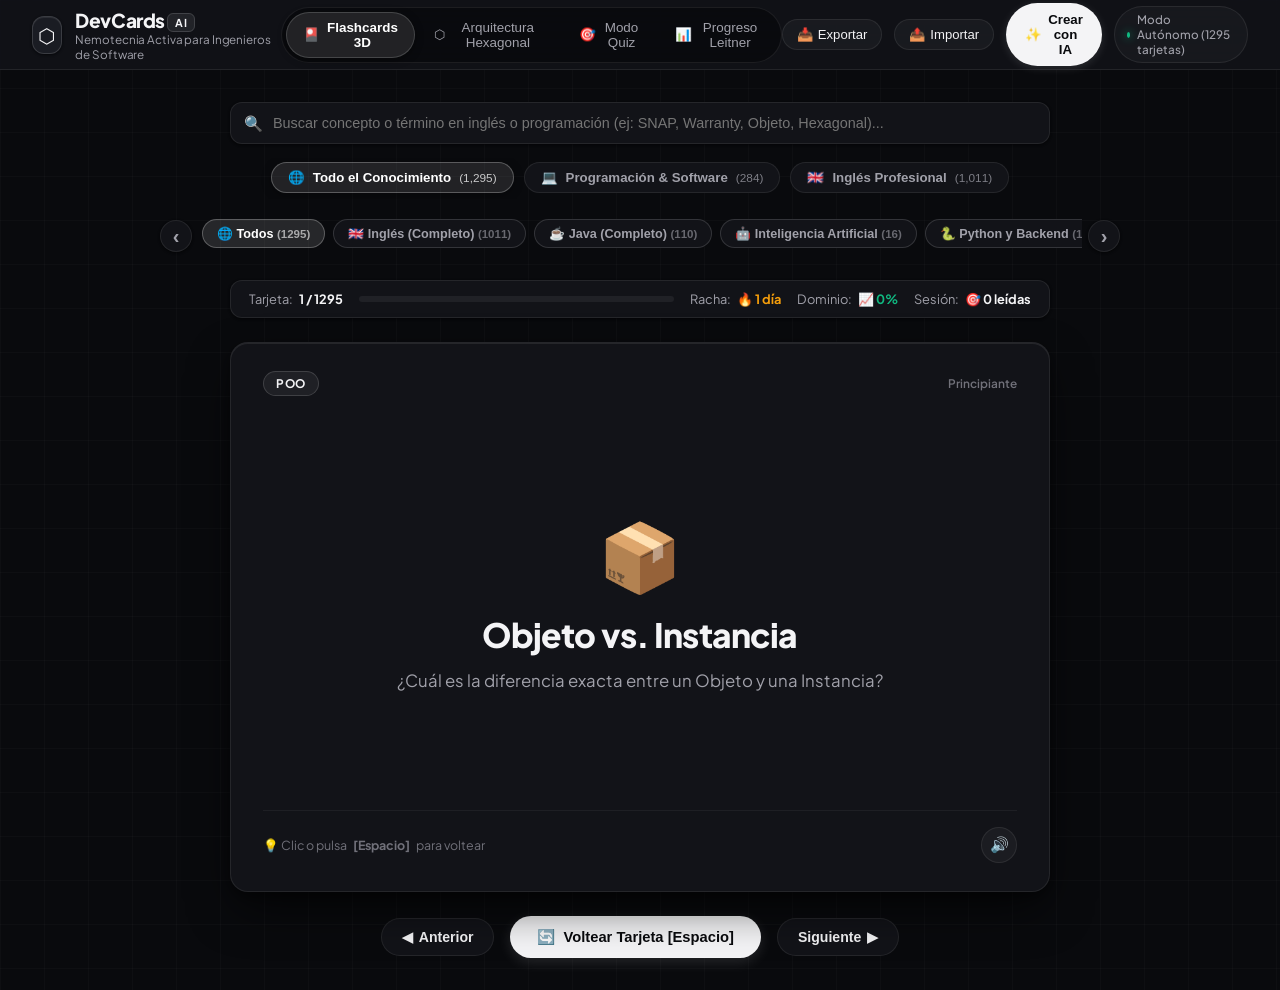
==== commit a4af1d0e: "fix(ui): restaurar visualizacion de dialogos ingles, scroll de categorias y modo arquitectura hexago" ====
--- a/app/static/index.html
+++ b/app/static/index.html
@@ -8,7 +8,7 @@
   <link rel="preconnect" href="https://fonts.googleapis.com">
   <link rel="preconnect" href="https://fonts.gstatic.com" crossorigin>
   <link href="https://fonts.googleapis.com/css2?family=Plus+Jakarta+Sans:wght@400;500;600;700;800&family=Inter:wght@400;500;600;700&family=JetBrains+Mono:wght@400;500;600;700&display=swap" rel="stylesheet">
-  <link rel="stylesheet" href="css/style.css">
+  <link rel="stylesheet" href="css/style.css?v=2.1">
 </head>
 <body>
 
@@ -27,7 +27,7 @@
       <button class="nav-btn active" id="btn-mode-cards" onclick="setAppMode('cards')">
         <span class="icon">🎴</span> Flashcards 3D
       </button>
-      <button class="nav-btn" id="btn-mode-hex" onclick="setAppMode('hexagonal')">
+      <button class="nav-btn" id="btn-mode-hexagonal" onclick="setAppMode('hexagonal')">
         <span class="icon">⬡</span> Arquitectura Hexagonal
       </button>
       <button class="nav-btn" id="btn-mode-quiz" onclick="setAppMode('quiz')">
@@ -80,8 +80,12 @@
           </button>
         </div>
 
-        <div class="category-tabs" id="category-tabs-container">
-          <!-- Renderizado dinámico de categorías -->
+        <div class="category-tabs-wrapper">
+          <button class="cat-nav-btn cat-nav-prev" onclick="scrollCategories(-240)" title="Ver categorías anteriores" aria-label="Anterior">‹</button>
+          <div class="category-tabs" id="category-tabs-container">
+            <!-- Renderizado dinámico de categorías -->
+          </div>
+          <button class="cat-nav-btn cat-nav-next" onclick="scrollCategories(240)" title="Ver más categorías" aria-label="Siguiente">›</button>
         </div>
       </div>
 
@@ -422,7 +426,7 @@
     </div>
   </div>
 
-  <script src="js/cards_data.js"></script>
-  <script src="js/app.js"></script>
+  <script src="js/cards_data.js?v=2.1"></script>
+  <script src="js/app.js?v=2.1"></script>
 </body>
 </html>
--- a/app/static/css/style.css
+++ b/app/static/css/style.css
@@ -396,18 +396,77 @@
   font-weight: 500;
 }
 
+.category-tabs-wrapper {
+  position: relative;
+  display: flex;
+  align-items: center;
+  max-width: 960px;
+  margin: 0 auto;
+  gap: 6px;
+  width: 100%;
+}
+
+.cat-nav-btn {
+  flex: 0 0 32px;
+  width: 32px;
+  height: 32px;
+  border-radius: 50%;
+  background: var(--bg-surface);
+  border: 1px solid var(--border-glass);
+  color: var(--text-muted);
+  display: flex;
+  align-items: center;
+  justify-content: center;
+  cursor: pointer;
+  font-size: 1.25rem;
+  font-weight: 700;
+  line-height: 1;
+  transition: all var(--transition-fast);
+  z-index: 2;
+  box-shadow: var(--shadow-sm);
+  user-select: none;
+}
+
+.cat-nav-btn:hover {
+  background: var(--bg-elevated);
+  border-color: var(--border-highlight);
+  color: #ffffff;
+  transform: scale(1.08);
+}
+
 .category-tabs {
   display: flex;
   gap: 8px;
   overflow-x: auto;
-  padding: 6px 2px;
-  max-width: 960px;
-  margin: 0 auto;
-  scrollbar-width: none;
+  scroll-behavior: smooth;
+  padding: 6px 4px 10px 4px;
+  scrollbar-width: thin;
+  scrollbar-color: rgba(255, 255, 255, 0.2) transparent;
+  cursor: grab;
+  flex: 1 1 auto;
 }
 
 .category-tabs::-webkit-scrollbar {
-  display: none;
+  height: 5px;
+}
+
+.category-tabs::-webkit-scrollbar-track {
+  background: transparent;
+}
+
+.category-tabs::-webkit-scrollbar-thumb {
+  background: rgba(255, 255, 255, 0.2);
+  border-radius: 4px;
+}
+
+.category-tabs::-webkit-scrollbar-thumb:hover {
+  background: rgba(255, 255, 255, 0.4);
+}
+
+.category-tabs.dragging {
+  cursor: grabbing;
+  user-select: none;
+  scroll-behavior: auto;
 }
 
 .cat-tab {
@@ -703,6 +762,12 @@
   scrollbar-color: rgba(255, 255, 255, 0.2) rgba(0, 0, 0, 0.2);
 }
 
+.card-back-body > * {
+  flex-shrink: 0 !important;
+}
+
+
+
 .card-back-body::-webkit-scrollbar {
   width: 6px;
 }
@@ -761,6 +826,8 @@
   border-radius: var(--radius-sm);
   overflow: hidden;
   box-shadow: var(--shadow-sm);
+  flex-shrink: 0 !important;
+  min-height: fit-content;
 }
 
 .code-header {
@@ -803,16 +870,44 @@
 }
 
 .code-box pre {
-  padding: 12px 16px;
+  padding: 14px 18px;
   overflow-x: auto;
   white-space: pre-wrap;
   word-break: break-word;
-  max-height: 220px;
+  max-height: 280px;
   overflow-y: auto;
-  font-family: var(--font-mono);
-  font-size: 0.83rem;
-  color: #38bdf8;
-  line-height: 1.5;
+  font-family: var(--font-mono), 'JetBrains Mono', monospace;
+  font-size: 0.86rem;
+  color: #93c5fd !important;
+  background: transparent !important;
+  line-height: 1.6;
+  margin: 0;
+}
+
+.code-box pre code,
+#card-back-code {
+  display: block;
+  font-family: var(--font-mono), 'JetBrains Mono', monospace;
+  font-size: 0.86rem;
+  line-height: 1.6;
+  color: #93c5fd !important;
+  background: transparent !important;
+  white-space: pre-wrap;
+  word-break: break-word;
+}
+
+/* Modo diálogo conversacional en inglés */
+.code-box.dialogue-mode {
+  background: #0b0d14;
+  border-color: rgba(56, 189, 248, 0.25);
+}
+
+.code-box.dialogue-mode pre code,
+.code-box.dialogue-mode #card-back-code {
+  font-family: var(--font-sans), system-ui, -apple-system, sans-serif;
+  font-size: 0.92rem;
+  line-height: 1.68;
+  color: #f1f5f9 !important;
 }
 
 .takeaway-banner {
@@ -951,6 +1046,7 @@
   user-select: none;
   transition: all var(--transition-fast);
   width: fit-content;
+  flex-shrink: 0 !important;
 }
 
 .scroll-hint-bar:hover {
